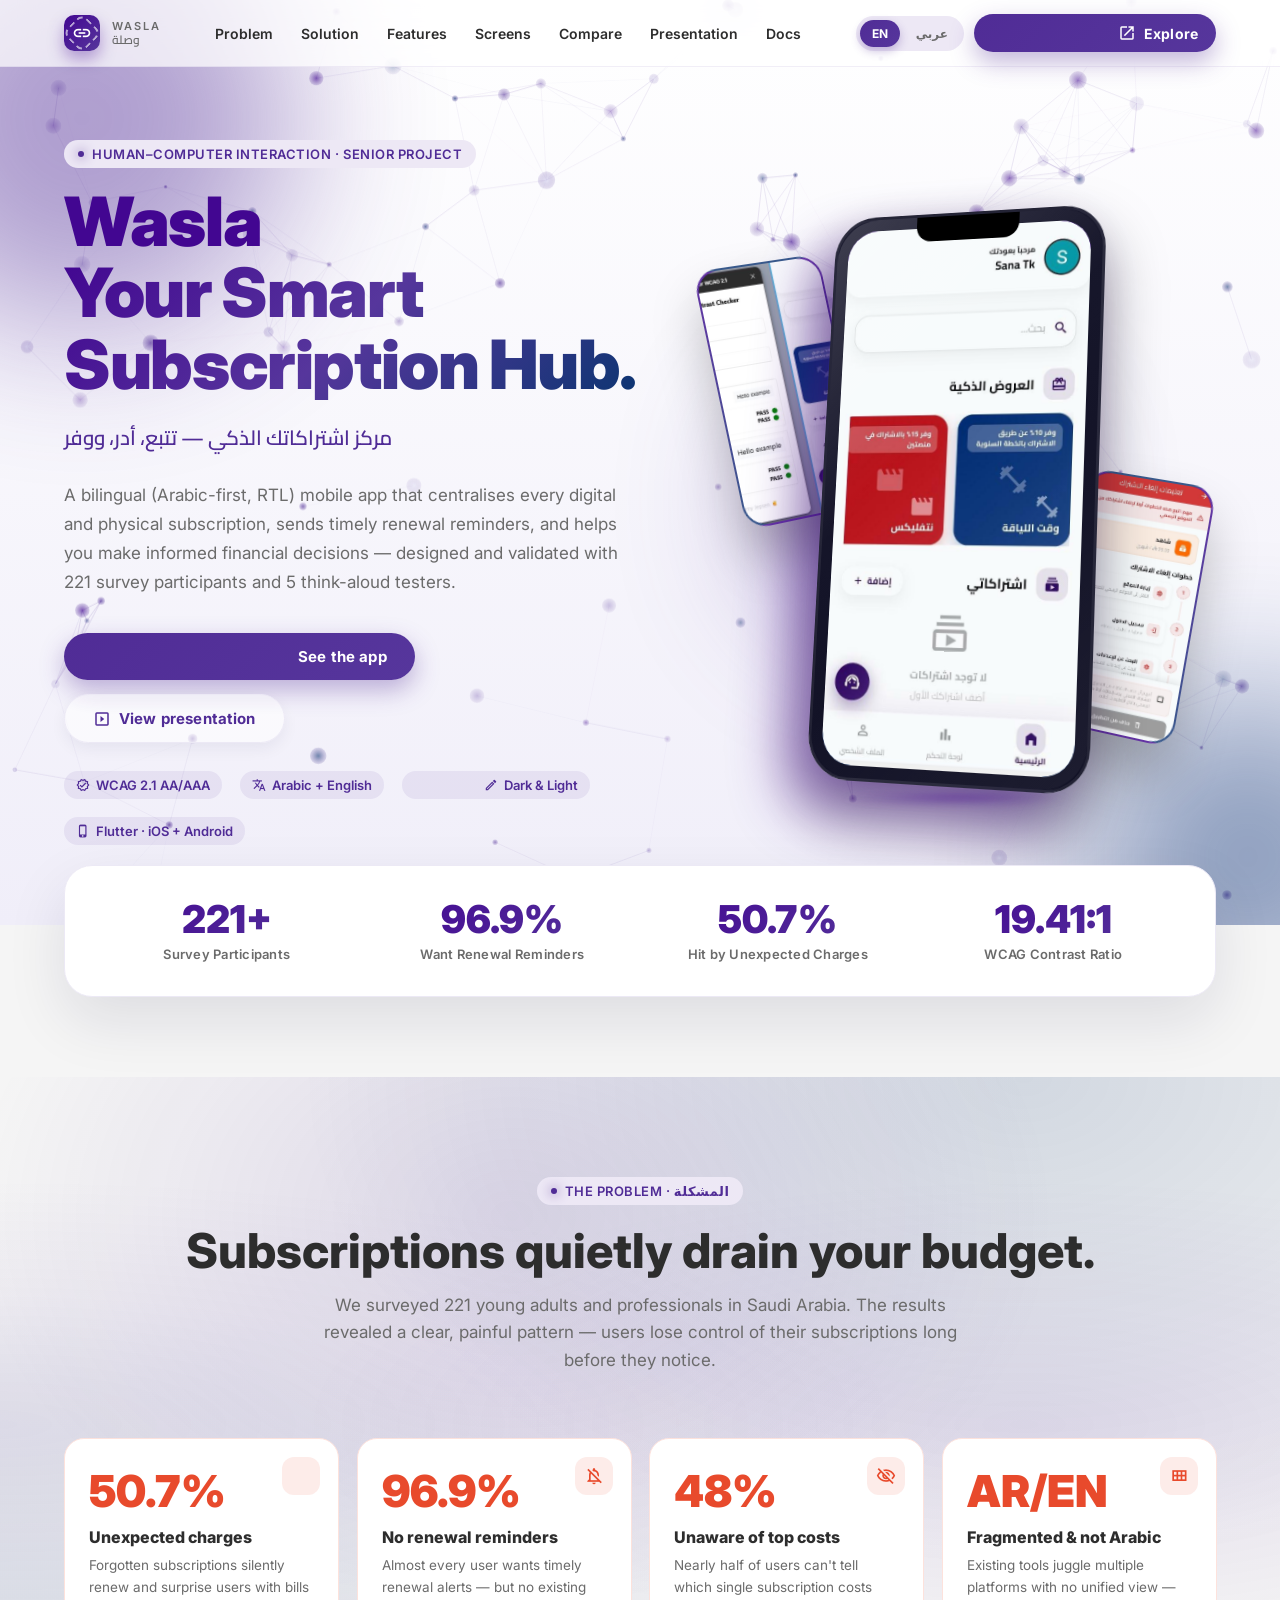
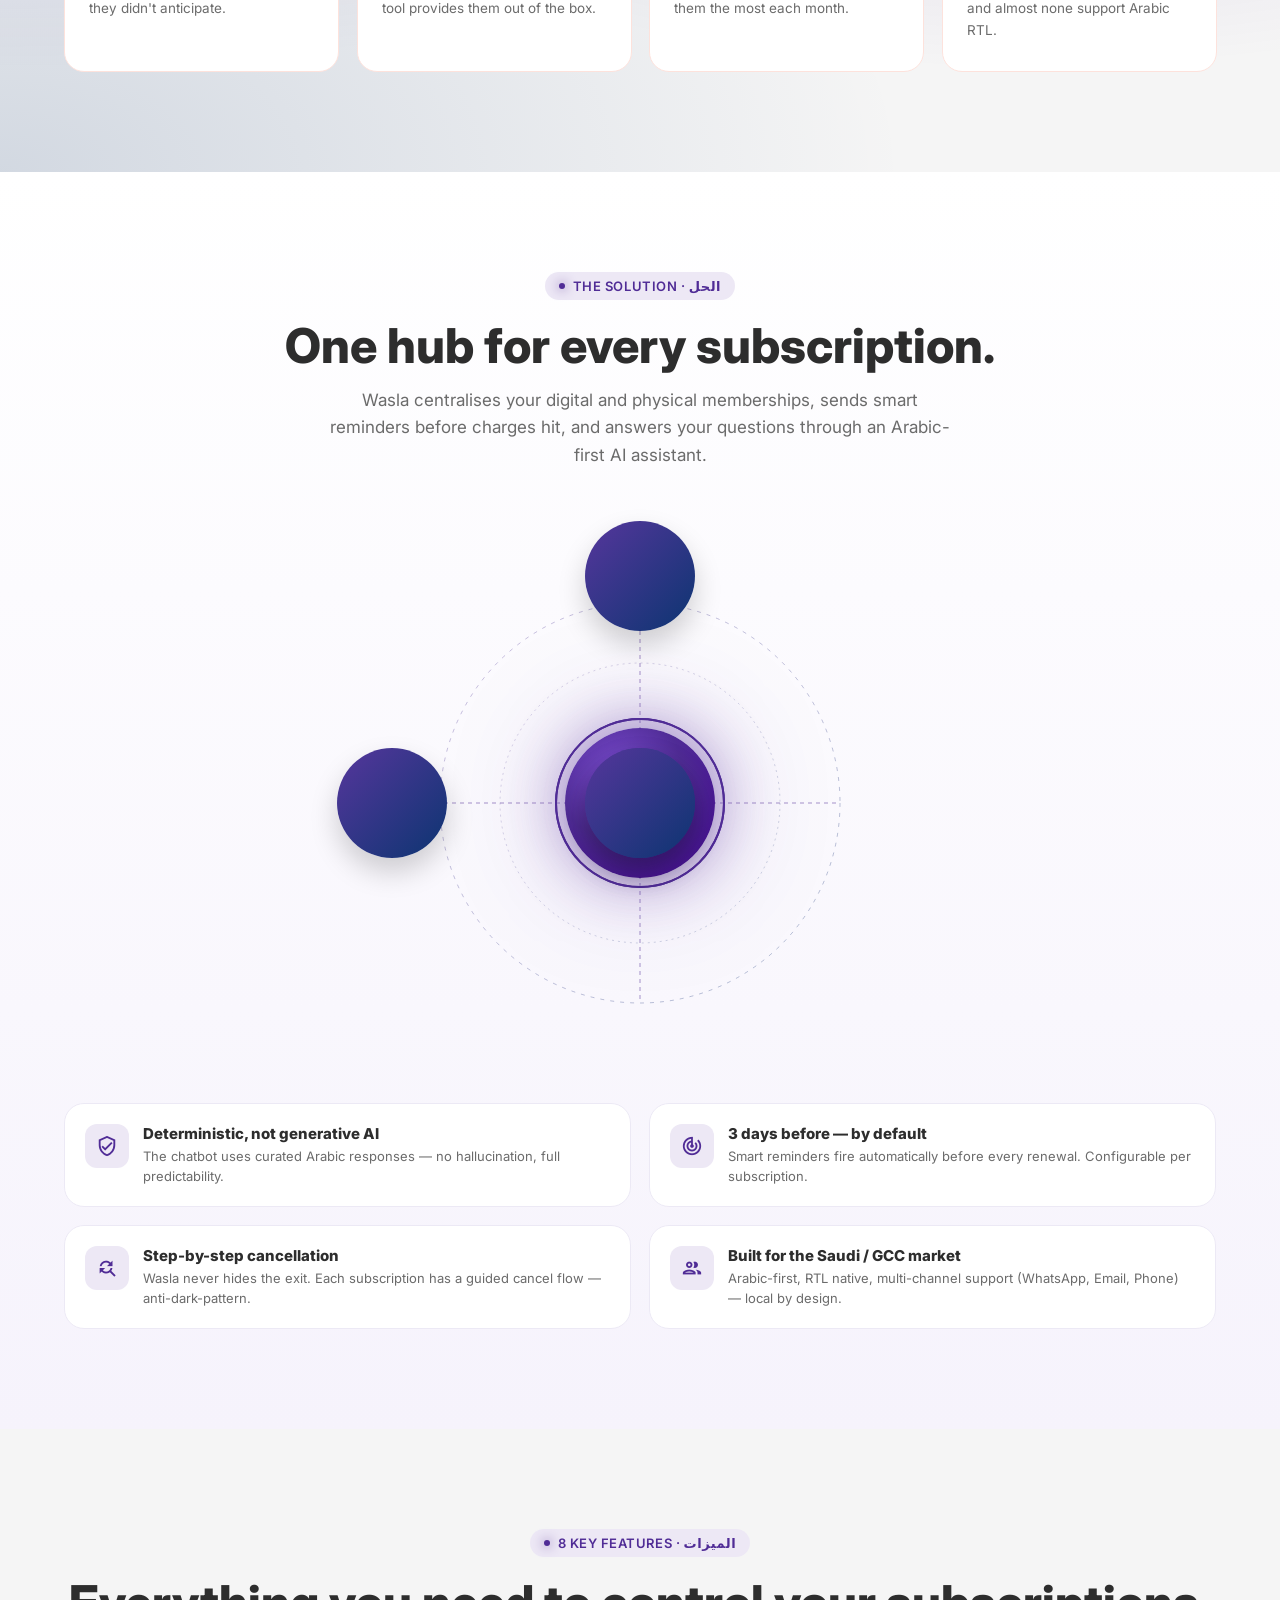
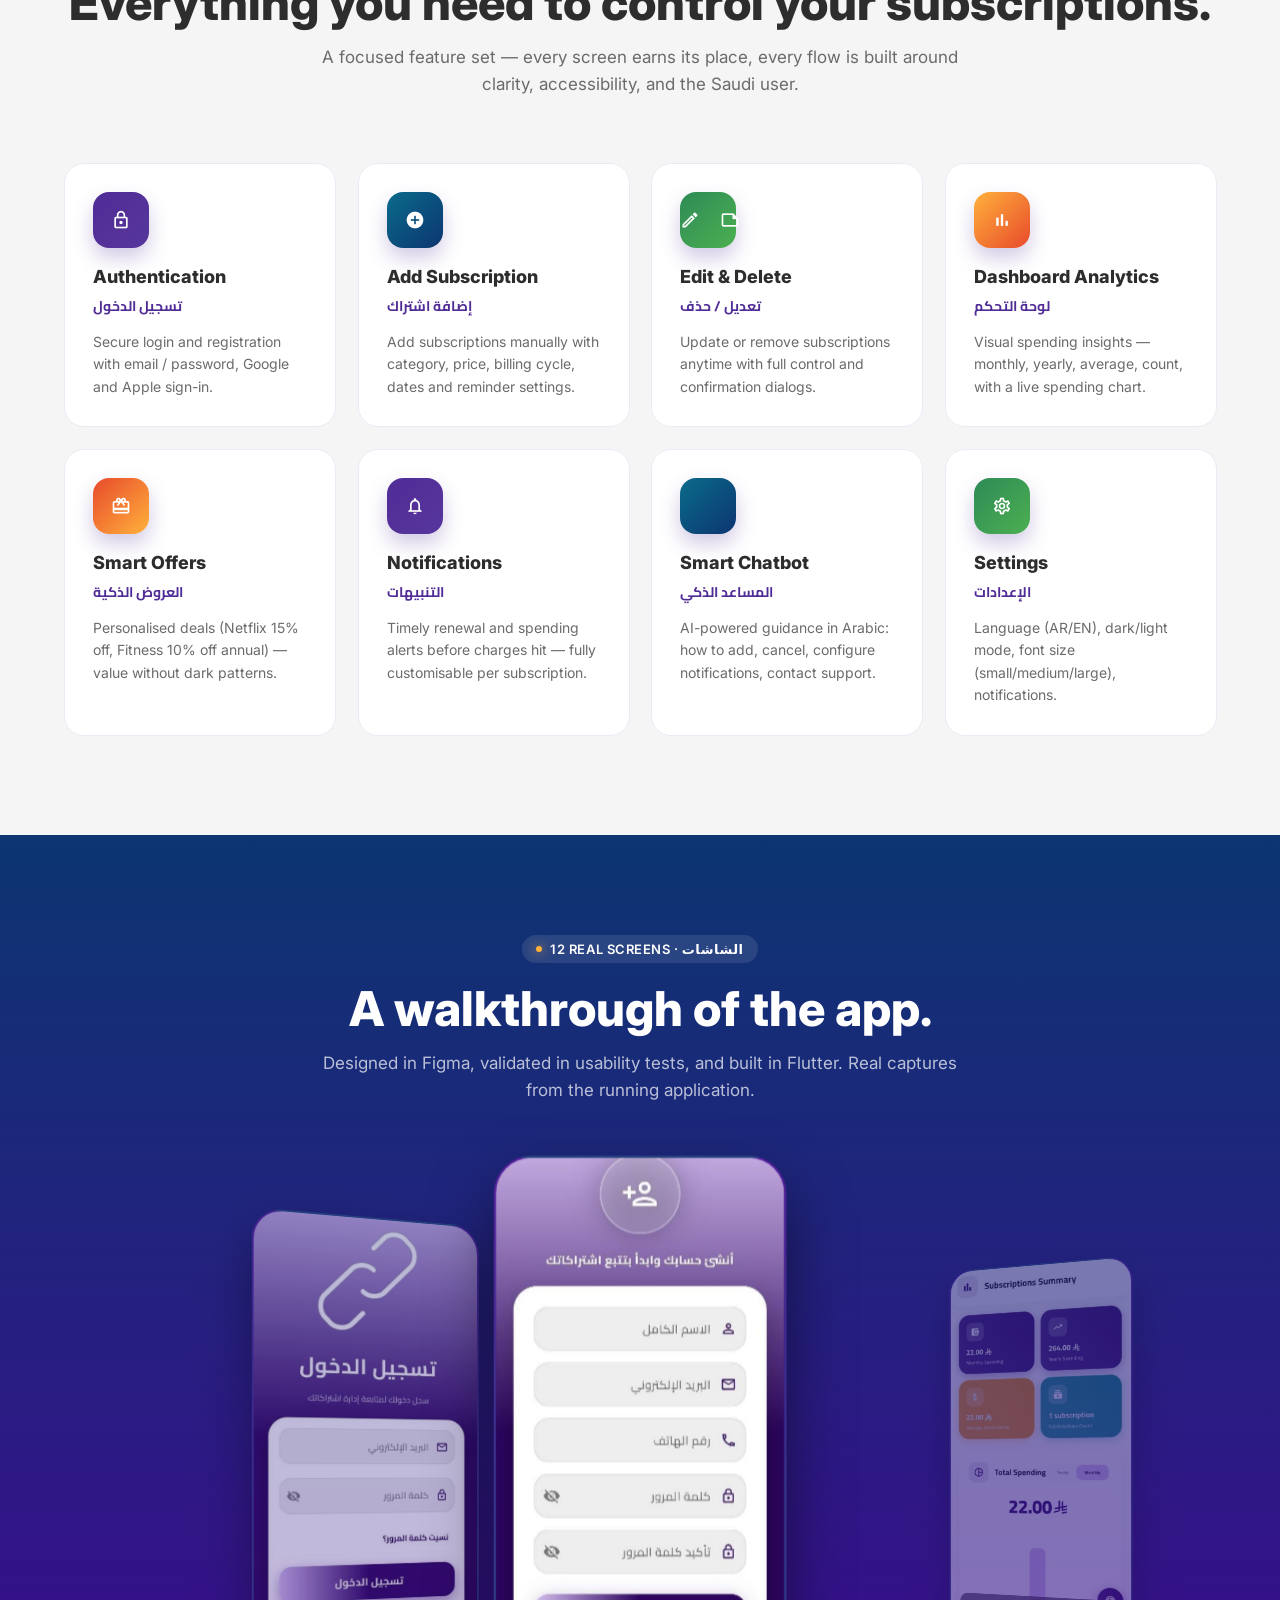
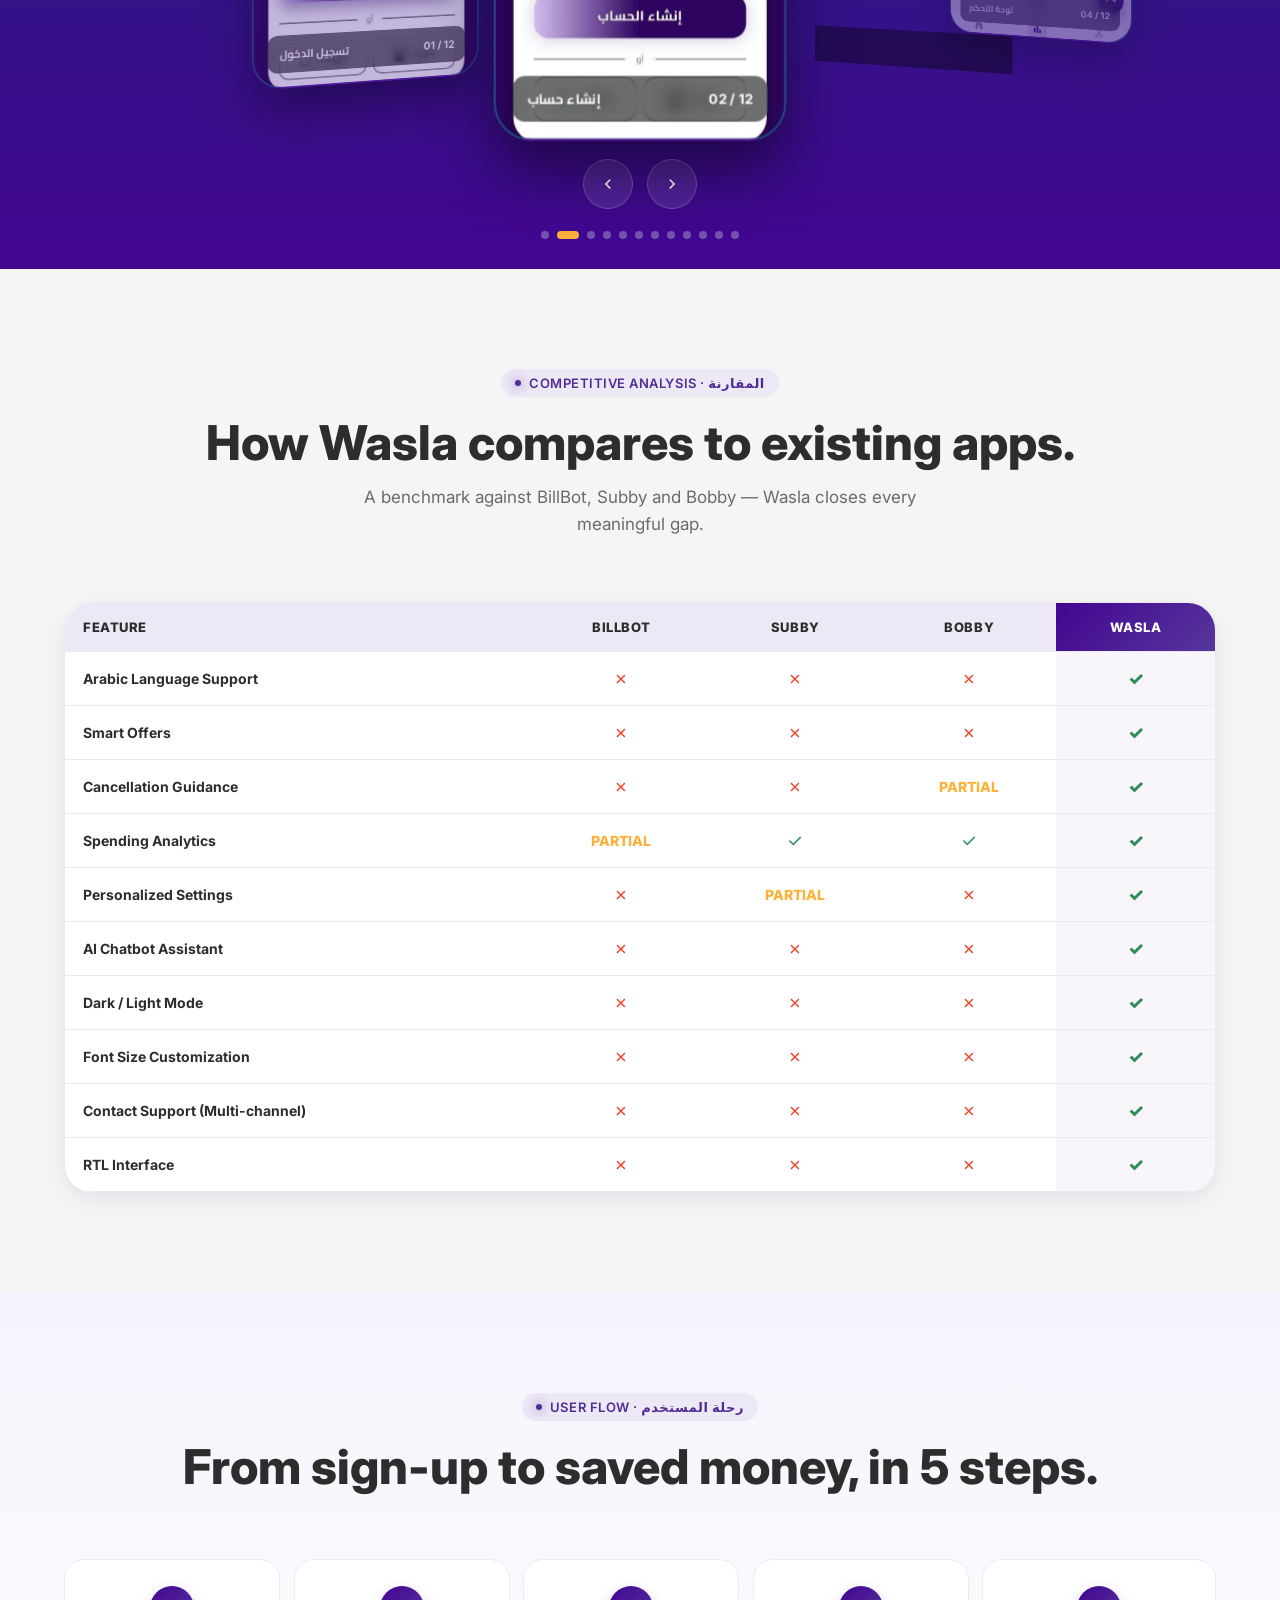
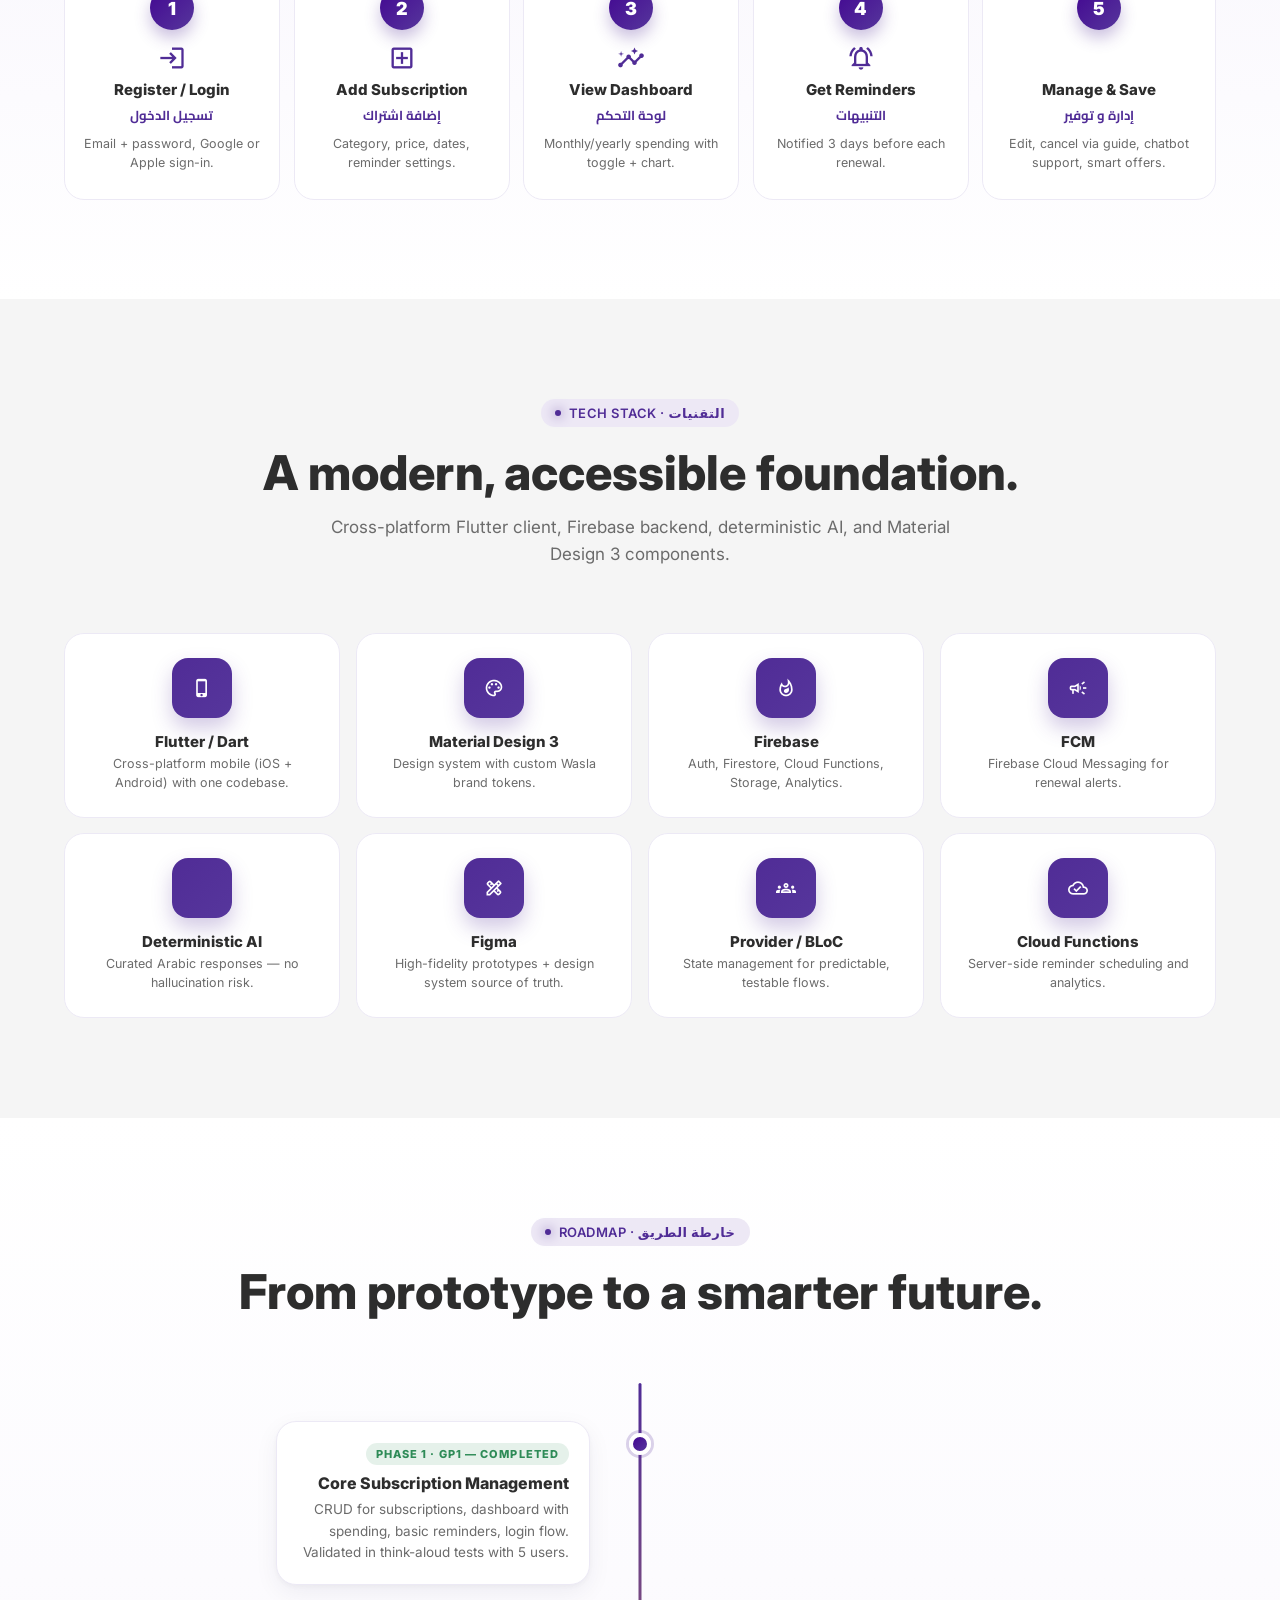
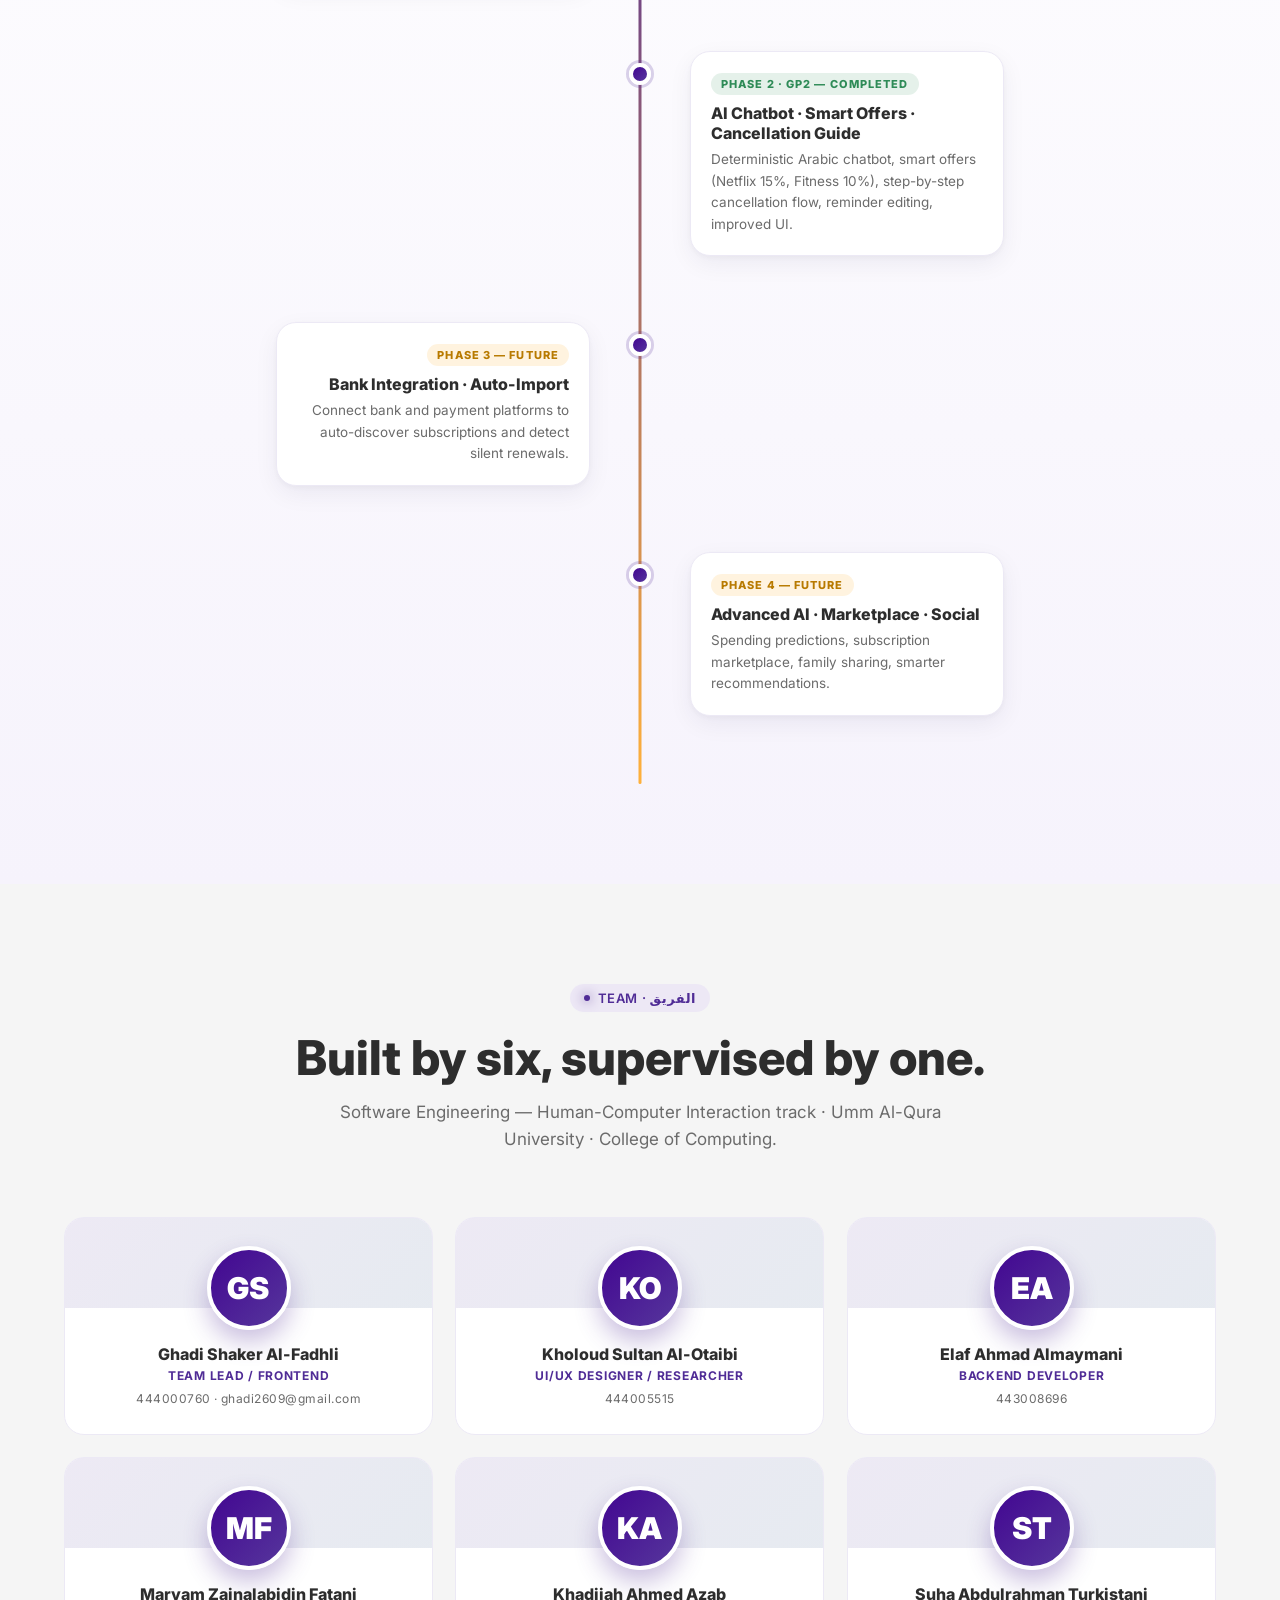
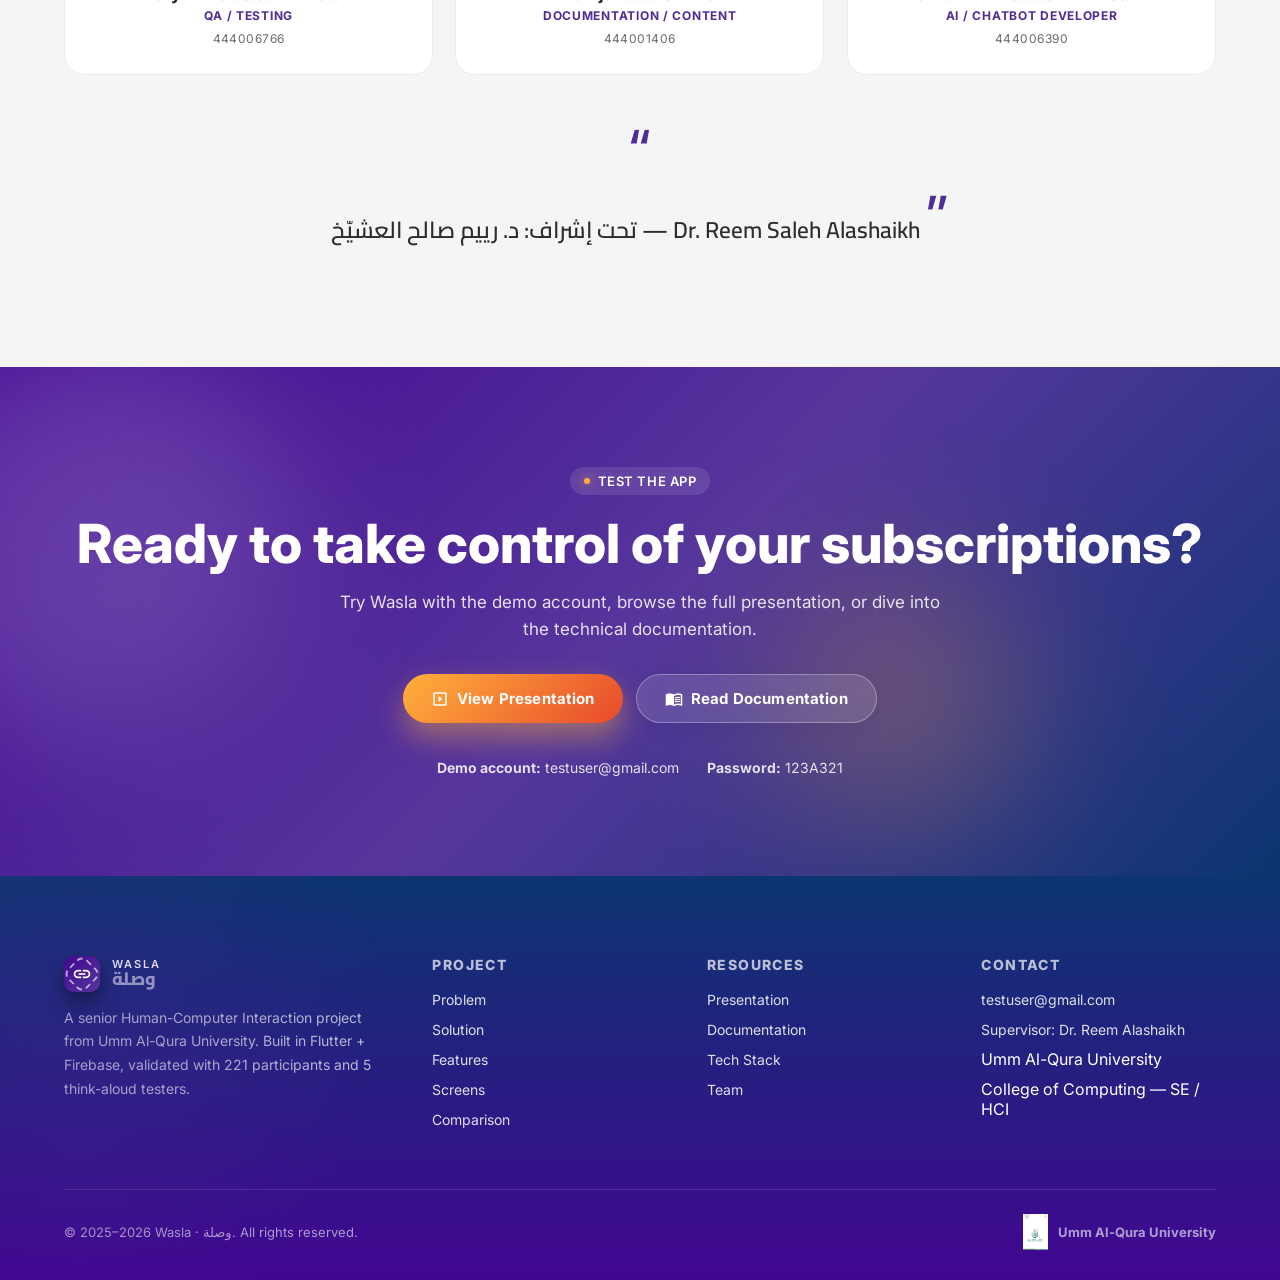
==== index.html @ 4ba8bda4 "first commit: full Wasla project" ====
<!DOCTYPE html>
<html lang="en" dir="ltr">
<head>
  <meta charset="UTF-8" />
  <meta name="viewport" content="width=device-width, initial-scale=1.0" />
  <meta name="theme-color" content="#420691" />
  <meta name="description" content="Wasla — your smart subscription hub. Track, manage and save on every digital and physical subscription. Arabic-first, accessible, WCAG 2.1 AA/AAA verified." />
  <meta name="keywords" content="Wasla, وصلة, subscription manager, Saudi Arabia, Arabic, Flutter, Firebase, WCAG, HCI" />
  <title>Wasla — Smart Subscription Hub | وصلة</title>

  <link rel="icon" type="image/svg+xml" href="data:image/svg+xml;utf8,<svg xmlns='http://www.w3.org/2000/svg' viewBox='0 0 32 32'><rect width='32' height='32' rx='8' fill='%23420691'/><path d='M11 11l10 10M21 11L11 21' stroke='%23ffffff' stroke-width='3' stroke-linecap='round'/></svg>" />

  <link rel="preconnect" href="https://fonts.googleapis.com" />
  <link rel="preconnect" href="https://fonts.gstatic.com" crossorigin />
  <link rel="stylesheet" href="css/style.css" />
</head>
<body>
  <!-- ============== Top Navigation ============== -->
  <nav class="nav">
    <div class="container nav-inner">
      <a class="brand" href="index.html">
        <span class="brand-mark"><span class="material-icons-outlined">link</span></span>
        <span class="brand-text">
          <span class="en">WASLA</span>
          <span class="ar" style="font-family: var(--font-ar); font-size: 12px; color: var(--wasla-text-muted); font-weight: 600; margin-top: 2px;">وصلة</span>
        </span>
      </a>
      <div class="nav-links">
        <a href="#problem">Problem</a>
        <a href="#solution">Solution</a>
        <a href="#features">Features</a>
        <a href="#screens">Screens</a>
        <a href="#benchmark">Compare</a>
        <a href="presentation.html">Presentation</a>
        <a href="docs.html">Docs</a>
      </div>
      <div class="nav-cta">
        <div class="lang-switch" role="tablist" aria-label="Language">
          <button class="active" data-dir="ltr">EN</button>
          <button data-dir="rtl">عربي</button>
        </div>
        <a class="btn btn-magnetic" href="#screens">
          <span class="material-icons-outlined">rocket_launch</span>
          Explore
        </a>
      </div>
    </div>
  </nav>

  <!-- ============== Hero ============== -->
  <header class="hero">
    <div class="hero-gradient"></div>
    <canvas class="hero-canvas" aria-hidden="true"></canvas>
    <div class="bg-orb o1"></div>
    <div class="bg-orb o2"></div>
    <div class="bg-orb o3"></div>

    <div class="container">
      <div class="hero-grid">
        <div class="hero-copy reveal fade-right" data-parallax="0.04">
          <div class="section-eyebrow"><span class="dot"></span>Human–Computer Interaction · Senior Project</div>
          <h1>
            Wasla
            <span class="accent">Your Smart<br/>Subscription Hub.</span>
          </h1>
          <div class="hero-tagline">مركز اشتراكاتك الذكي — تتبع، أدر، ووفر</div>
          <p class="hero-lead">
            A bilingual (Arabic-first, RTL) mobile app that centralises every digital and physical
            subscription, sends timely renewal reminders, and helps you make informed financial
            decisions — designed and validated with 221 survey participants and 5 think-aloud testers.
          </p>
          <div class="hero-ctas">
            <a class="btn btn-glow btn-magnetic" href="#screens">
              <span class="material-icons-outlined">play_circle</span>
              See the app
            </a>
            <a class="btn btn-ghost btn-magnetic" href="presentation.html">
              <span class="material-icons-outlined">slideshow</span>
              View presentation
            </a>
          </div>
          <div class="hero-meta">
            <span class="chip"><i class="material-icons-outlined">verified</i> WCAG 2.1 AA/AAA</span>
            <span class="chip"><i class="material-icons-outlined">translate</i> Arabic + English</span>
            <span class="chip"><i class="material-icons-outlined">dark_mode</i> Dark &amp; Light</span>
            <span class="chip"><i class="material-icons-outlined">phone_iphone</i> Flutter · iOS + Android</span>
          </div>
        </div>

        <div class="hero-copy phone-3d-container reveal fade-left" data-parallax="0.08">
          <div class="mini-phone mini-phone-1">
            <img src="assets/screens/11-offers.jpeg" alt="Smart offers card" loading="lazy" />
          </div>
          <div class="mini-phone mini-phone-2">
            <img src="assets/screens/07-cancellation.jpeg" alt="Cancellation guide" loading="lazy" />
          </div>
          <div class="phone-3d" data-parallax="0.02">
            <div class="phone-notch"></div>
            <div class="phone-screen">
              <img src="assets/screens/03-home.jpeg" alt="Wasla home screen" />
            </div>
          </div>
          <div class="phone-shadow"></div>
        </div>
      </div>
    </div>
  </header>

  <!-- ============== Stats strip ============== -->
  <section style="padding: 0 0 80px; position: relative; z-index: 3;">
    <div class="container">
      <div class="stats-strip reveal fade-up">
        <div class="stat-item">
          <span class="stat-value"><span data-target="221" data-duration="2000">0</span>+</span>
          <span class="stat-label">Survey Participants</span>
        </div>
        <div class="stat-item">
          <span class="stat-value"><span data-target="96.9" data-decimals="1" data-duration="2200">0</span>%</span>
          <span class="stat-label">Want Renewal Reminders</span>
        </div>
        <div class="stat-item">
          <span class="stat-value"><span data-target="50.7" data-decimals="1" data-duration="2200">0</span>%</span>
          <span class="stat-label">Hit by Unexpected Charges</span>
        </div>
        <div class="stat-item">
          <span class="stat-value"><span data-target="19.41" data-decimals="2" data-duration="2400">0</span>:1</span>
          <span class="stat-label">WCAG Contrast Ratio</span>
        </div>
      </div>
    </div>
  </section>

  <!-- ============== Problem ============== -->
  <section id="problem">
    <div class="bg-mesh"></div>
    <div class="container">
      <div class="section-header reveal fade-up">
        <div class="section-eyebrow"><span class="dot"></span>The Problem · المشكلة</div>
        <h2 class="section-title">Subscriptions quietly drain your budget.</h2>
        <p class="section-subtitle">
          We surveyed 221 young adults and professionals in Saudi Arabia. The results
          revealed a clear, painful pattern — users lose control of their subscriptions
          long before they notice.
        </p>
      </div>

      <div class="problem-grid">
        <div class="problem-card reveal fade-up">
          <div class="problem-icon"><span class="material-icons-outlined">bolt</span></div>
          <div class="problem-pct"><span data-target="50.7" data-decimals="1">0</span>%</div>
          <h4 class="problem-title">Unexpected charges</h4>
          <p class="problem-desc">Forgotten subscriptions silently renew and surprise users with bills they didn't anticipate.</p>
        </div>
        <div class="problem-card reveal fade-up" style="transition-delay: 0.1s;">
          <div class="problem-icon"><span class="material-icons-outlined">notifications_off</span></div>
          <div class="problem-pct"><span data-target="96.9" data-decimals="1">0</span>%</div>
          <h4 class="problem-title">No renewal reminders</h4>
          <p class="problem-desc">Almost every user wants timely renewal alerts — but no existing tool provides them out of the box.</p>
        </div>
        <div class="problem-card reveal fade-up" style="transition-delay: 0.2s;">
          <div class="problem-icon"><span class="material-icons-outlined">visibility_off</span></div>
          <div class="problem-pct"><span data-target="48" data-decimals="0">0</span>%</div>
          <h4 class="problem-title">Unaware of top costs</h4>
          <p class="problem-desc">Nearly half of users can't tell which single subscription costs them the most each month.</p>
        </div>
        <div class="problem-card reveal fade-up" style="transition-delay: 0.3s;">
          <div class="problem-icon"><span class="material-icons-outlined">view_module</span></div>
          <div class="problem-pct">AR/EN</div>
          <h4 class="problem-title">Fragmented &amp; not Arabic</h4>
          <p class="problem-desc">Existing tools juggle multiple platforms with no unified view — and almost none support Arabic RTL.</p>
        </div>
      </div>
    </div>
  </section>

  <!-- ============== Solution ============== -->
  <section id="solution" class="solution">
    <div class="container">
      <div class="section-header reveal fade-up">
        <div class="section-eyebrow"><span class="dot"></span>The Solution · الحل</div>
        <h2 class="section-title">One hub for every subscription.</h2>
        <p class="section-subtitle">
          Wasla centralises your digital and physical memberships, sends smart reminders
          before charges hit, and answers your questions through an Arabic-first AI assistant.
        </p>
      </div>

      <div class="orbit-wrap">
        <div class="orbit-hub" data-parallax="0.03">
          <svg class="orbit-svg" viewBox="0 0 540 540" preserveAspectRatio="xMidYMid meet" aria-hidden="true">
            <defs>
              <linearGradient id="orbit-grad" x1="0" y1="0" x2="1" y2="1">
                <stop offset="0%" stop-color="#502c96" stop-opacity="0.5"/>
                <stop offset="100%" stop-color="#0C3571" stop-opacity="0.5"/>
              </linearGradient>
            </defs>
            <circle cx="270" cy="270" r="200" fill="none" stroke="url(#orbit-grad)" stroke-width="1" stroke-dasharray="4 6" opacity="0.6"/>
            <circle cx="270" cy="270" r="140" fill="none" stroke="url(#orbit-grad)" stroke-width="1" stroke-dasharray="2 4" opacity="0.4"/>
            <line x1="270" y1="270" x2="270" y2="70"  stroke="#502c96" stroke-width="1" stroke-dasharray="4 4" opacity="0.5"/>
            <line x1="270" y1="270" x2="470" y2="270" stroke="#502c96" stroke-width="1" stroke-dasharray="4 4" opacity="0.5"/>
            <line x1="270" y1="270" x2="270" y2="470" stroke="#502c96" stroke-width="1" stroke-dasharray="4 4" opacity="0.5"/>
            <line x1="270" y1="270" x2="70"  y2="270" stroke="#502c96" stroke-width="1" stroke-dasharray="4 4" opacity="0.5"/>
          </svg>

          <div class="orbit-center pulse-ring">
            <div>
              <div class="ar">وصلة</div>
              <div class="en">WASLA</div>
            </div>
          </div>

          <div class="orbit-node n1 float-3d">
            <div>
              <div class="icon material-icons-outlined">notifications_active</div>
              <div class="ar">التنبيهات</div>
            </div>
          </div>
          <div class="orbit-node n2 float-3d delay-1">
            <div>
              <div class="icon material-icons-outlined">smart_toy</div>
              <div class="ar">المساعد الذكي</div>
            </div>
          </div>
          <div class="orbit-node n3 float-3d delay-2">
            <div>
              <div class="icon material-icons-outlined">insights</div>
              <div class="ar">لوحة التحكم</div>
            </div>
          </div>
          <div class="orbit-node n4 float-3d delay-3">
            <div>
              <div class="icon material-icons-outlined">add_box</div>
              <div class="ar">إدارة الاشتراكات</div>
            </div>
          </div>
        </div>
      </div>

      <div class="solution-side">
        <div class="mini-card reveal fade-up">
          <div class="ic material-icons-outlined">verified_user</div>
          <div>
            <h4>Deterministic, not generative AI</h4>
            <p>The chatbot uses curated Arabic responses — no hallucination, full predictability.</p>
          </div>
        </div>
        <div class="mini-card reveal fade-up" style="transition-delay:0.08s;">
          <div class="ic material-icons-outlined">track_changes</div>
          <div>
            <h4>3 days before — by default</h4>
            <p>Smart reminders fire automatically before every renewal. Configurable per subscription.</p>
          </div>
        </div>
        <div class="mini-card reveal fade-up" style="transition-delay:0.16s;">
          <div class="ic material-icons-outlined">find_replace</div>
          <div>
            <h4>Step-by-step cancellation</h4>
            <p>Wasla never hides the exit. Each subscription has a guided cancel flow — anti-dark-pattern.</p>
          </div>
        </div>
        <div class="mini-card reveal fade-up" style="transition-delay:0.24s;">
          <div class="ic material-icons-outlined">group</div>
          <div>
            <h4>Built for the Saudi / GCC market</h4>
            <p>Arabic-first, RTL native, multi-channel support (WhatsApp, Email, Phone) — local by design.</p>
          </div>
        </div>
      </div>
    </div>
  </section>

  <!-- ============== Features ============== -->
  <section id="features">
    <div class="container">
      <div class="section-header reveal fade-up">
        <div class="section-eyebrow"><span class="dot"></span>8 Key Features · الميزات</div>
        <h2 class="section-title">Everything you need to control your subscriptions.</h2>
        <p class="section-subtitle">
          A focused feature set — every screen earns its place, every flow is built around
          clarity, accessibility, and the Saudi user.
        </p>
      </div>

      <div class="features-grid">
        <div class="feature-card card-3d reveal fade-up">
          <div class="feature-icon material-icons-outlined">lock</div>
          <h3>Authentication</h3>
          <div class="ar-name">تسجيل الدخول</div>
          <p>Secure login and registration with email / password, Google and Apple sign-in.</p>
        </div>
        <div class="feature-card card-3d feature-blue reveal fade-up" style="transition-delay:.05s;">
          <div class="feature-icon material-icons-outlined">add_circle</div>
          <h3>Add Subscription</h3>
          <div class="ar-name">إضافة اشتراك</div>
          <p>Add subscriptions manually with category, price, billing cycle, dates and reminder settings.</p>
        </div>
        <div class="feature-card card-3d feature-green reveal fade-up" style="transition-delay:.1s;">
          <div class="feature-icon material-icons-outlined">edit_note</div>
          <h3>Edit &amp; Delete</h3>
          <div class="ar-name">تعديل / حذف</div>
          <p>Update or remove subscriptions anytime with full control and confirmation dialogs.</p>
        </div>
        <div class="feature-card card-3d feature-gold reveal fade-up" style="transition-delay:.15s;">
          <div class="feature-icon material-icons-outlined">bar_chart</div>
          <h3>Dashboard Analytics</h3>
          <div class="ar-name">لوحة التحكم</div>
          <p>Visual spending insights — monthly, yearly, average, count, with a live spending chart.</p>
        </div>
        <div class="feature-card card-3d feature-orange reveal fade-up" style="transition-delay:.2s;">
          <div class="feature-icon material-icons-outlined">card_giftcard</div>
          <h3>Smart Offers</h3>
          <div class="ar-name">العروض الذكية</div>
          <p>Personalised deals (Netflix 15% off, Fitness 10% off annual) — value without dark patterns.</p>
        </div>
        <div class="feature-card card-3d reveal fade-up" style="transition-delay:.25s;">
          <div class="feature-icon material-icons-outlined">notifications</div>
          <h3>Notifications</h3>
          <div class="ar-name">التنبيهات</div>
          <p>Timely renewal and spending alerts before charges hit — fully customisable per subscription.</p>
        </div>
        <div class="feature-card card-3d feature-blue reveal fade-up" style="transition-delay:.3s;">
          <div class="feature-icon material-icons-outlined">smart_toy</div>
          <h3>Smart Chatbot</h3>
          <div class="ar-name">المساعد الذكي</div>
          <p>AI-powered guidance in Arabic: how to add, cancel, configure notifications, contact support.</p>
        </div>
        <div class="feature-card card-3d feature-green reveal fade-up" style="transition-delay:.35s;">
          <div class="feature-icon material-icons-outlined">settings</div>
          <h3>Settings</h3>
          <div class="ar-name">الإعدادات</div>
          <p>Language (AR/EN), dark/light mode, font size (small/medium/large), notifications.</p>
        </div>
      </div>
    </div>
  </section>

  <!-- ============== Screens showcase ============== -->
  <section id="screens" class="screens-section">
    <div class="container">
      <div class="section-header reveal fade-up">
        <div class="section-eyebrow"><span class="dot"></span>12 Real Screens · الشاشات</div>
        <h2 class="section-title">A walkthrough of the app.</h2>
        <p class="section-subtitle">Designed in Figma, validated in usability tests, and built in Flutter. Real captures from the running application.</p>
      </div>

      <div class="carousel-3d" data-autoplay="true" data-delay="4000">
        <div class="carousel-stage">
          <div class="carousel-item" data-screen="login">
            <img src="assets/screens/01-login.jpeg" alt="Login screen" loading="lazy" />
            <div class="label"><span class="ar">تسجيل الدخول</span><span>01 / 12</span></div>
          </div>
          <div class="carousel-item" data-screen="signup">
            <img src="assets/screens/02-signup.jpeg" alt="Sign up screen" loading="lazy" />
            <div class="label"><span class="ar">إنشاء حساب</span><span>02 / 12</span></div>
          </div>
          <div class="carousel-item" data-screen="home">
            <img src="assets/screens/03-home.jpeg" alt="Home screen" loading="lazy" />
            <div class="label"><span class="ar">الرئيسية</span><span>03 / 12</span></div>
          </div>
          <div class="carousel-item" data-screen="dashboard">
            <img src="assets/screens/04-dashboard.jpeg" alt="Dashboard" loading="lazy" />
            <div class="label"><span class="ar">لوحة التحكم</span><span>04 / 12</span></div>
          </div>
          <div class="carousel-item" data-screen="add">
            <img src="assets/screens/05-add-subscription.jpeg" alt="Add subscription" loading="lazy" />
            <div class="label"><span class="ar">إضافة اشتراك</span><span>05 / 12</span></div>
          </div>
          <div class="carousel-item" data-screen="details">
            <img src="assets/screens/06-details.jpeg" alt="Subscription details" loading="lazy" />
            <div class="label"><span class="ar">معلومات الاشتراك</span><span>06 / 12</span></div>
          </div>
          <div class="carousel-item" data-screen="cancel">
            <img src="assets/screens/07-cancellation.jpeg" alt="Cancellation guide" loading="lazy" />
            <div class="label"><span class="ar">تعليمات الإلغاء</span><span>07 / 12</span></div>
          </div>
          <div class="carousel-item" data-screen="chatbot">
            <img src="assets/screens/08-chatbot.jpeg" alt="AI chatbot" loading="lazy" />
            <div class="label"><span class="ar">المساعد الذكي</span><span>08 / 12</span></div>
          </div>
          <div class="carousel-item" data-screen="profile">
            <img src="assets/screens/09-profile.jpeg" alt="Profile and settings" loading="lazy" />
            <div class="label"><span class="ar">الملف الشخصي</span><span>09 / 12</span></div>
          </div>
          <div class="carousel-item" data-screen="offers">
            <img src="assets/screens/11-offers.jpeg" alt="Smart offers" loading="lazy" />
            <div class="label"><span class="ar">العروض الذكية</span><span>10 / 12</span></div>
          </div>
          <div class="carousel-item" data-screen="accessibility">
            <img src="assets/screens/12-accessibility.jpeg" alt="Accessibility verification" loading="lazy" />
            <div class="label"><span class="ar">إمكانية الوصول</span><span>11 / 12</span></div>
          </div>
          <div class="carousel-item" data-screen="home-en">
            <img src="assets/screens/03b-home-en.jpeg" alt="English home (LTR)" loading="lazy" />
            <div class="label"><span>English (LTR)</span><span>12 / 12</span></div>
          </div>
        </div>

        <div class="carousel-controls">
          <button data-carousel-prev aria-label="Previous screen"><span class="material-icons-outlined">chevron_left</span></button>
          <button data-carousel-next aria-label="Next screen"><span class="material-icons-outlined">chevron_right</span></button>
        </div>

        <div class="carousel-dots">
          <span class="dot"></span><span class="dot"></span><span class="dot"></span><span class="dot"></span>
          <span class="dot"></span><span class="dot"></span><span class="dot"></span><span class="dot"></span>
          <span class="dot"></span><span class="dot"></span><span class="dot"></span><span class="dot"></span>
        </div>
      </div>
    </div>
  </section>

  <!-- ============== Benchmark ============== -->
  <section id="benchmark">
    <div class="container">
      <div class="section-header reveal fade-up">
        <div class="section-eyebrow"><span class="dot"></span>Competitive Analysis · المقارنة</div>
        <h2 class="section-title">How Wasla compares to existing apps.</h2>
        <p class="section-subtitle">A benchmark against BillBot, Subby and Bobby — Wasla closes every meaningful gap.</p>
      </div>

      <div class="compare reveal fade-up">
        <table>
          <thead>
            <tr>
              <th style="text-align:left;">Feature</th>
              <th>BillBot</th>
              <th>Subby</th>
              <th>Bobby</th>
              <th class="wasla-col">Wasla</th>
            </tr>
          </thead>
          <tbody>
            <tr><td>Arabic Language Support</td><td><span class="cross">✗</span></td><td><span class="cross">✗</span></td><td><span class="cross">✗</span></td><td class="wasla-col"><span class="check">✓</span></td></tr>
            <tr><td>Smart Offers</td><td><span class="cross">✗</span></td><td><span class="cross">✗</span></td><td><span class="cross">✗</span></td><td class="wasla-col"><span class="check">✓</span></td></tr>
            <tr><td>Cancellation Guidance</td><td><span class="cross">✗</span></td><td><span class="cross">✗</span></td><td><span class="partial">PARTIAL</span></td><td class="wasla-col"><span class="check">✓</span></td></tr>
            <tr><td>Spending Analytics</td><td><span class="partial">PARTIAL</span></td><td><span class="check">✓</span></td><td><span class="check">✓</span></td><td class="wasla-col"><span class="check">✓</span></td></tr>
            <tr><td>Personalized Settings</td><td><span class="cross">✗</span></td><td><span class="partial">PARTIAL</span></td><td><span class="cross">✗</span></td><td class="wasla-col"><span class="check">✓</span></td></tr>
            <tr><td>AI Chatbot Assistant</td><td><span class="cross">✗</span></td><td><span class="cross">✗</span></td><td><span class="cross">✗</span></td><td class="wasla-col"><span class="check">✓</span></td></tr>
            <tr><td>Dark / Light Mode</td><td><span class="cross">✗</span></td><td><span class="cross">✗</span></td><td><span class="cross">✗</span></td><td class="wasla-col"><span class="check">✓</span></td></tr>
            <tr><td>Font Size Customization</td><td><span class="cross">✗</span></td><td><span class="cross">✗</span></td><td><span class="cross">✗</span></td><td class="wasla-col"><span class="check">✓</span></td></tr>
            <tr><td>Contact Support (Multi-channel)</td><td><span class="cross">✗</span></td><td><span class="cross">✗</span></td><td><span class="cross">✗</span></td><td class="wasla-col"><span class="check">✓</span></td></tr>
            <tr><td>RTL Interface</td><td><span class="cross">✗</span></td><td><span class="cross">✗</span></td><td><span class="cross">✗</span></td><td class="wasla-col"><span class="check">✓</span></td></tr>
          </tbody>
        </table>
      </div>
    </div>
  </section>

  <!-- ============== User flow ============== -->
  <section style="background: linear-gradient(180deg, #f6f3fc 0%, #ffffff 100%);">
    <div class="container">
      <div class="section-header reveal fade-up">
        <div class="section-eyebrow"><span class="dot"></span>User Flow · رحلة المستخدم</div>
        <h2 class="section-title">From sign-up to saved money, in 5 steps.</h2>
      </div>

      <div class="flow">
        <div class="flow-step reveal fade-up">
          <div class="num">1</div>
          <div class="ic material-icons-outlined">login</div>
          <h4>Register / Login</h4>
          <div class="ar">تسجيل الدخول</div>
          <p>Email + password, Google or Apple sign-in.</p>
        </div>
        <div class="flow-step reveal fade-up" style="transition-delay:.08s;">
          <div class="num">2</div>
          <div class="ic material-icons-outlined">add_box</div>
          <h4>Add Subscription</h4>
          <div class="ar">إضافة اشتراك</div>
          <p>Category, price, dates, reminder settings.</p>
        </div>
        <div class="flow-step reveal fade-up" style="transition-delay:.16s;">
          <div class="num">3</div>
          <div class="ic material-icons-outlined">insights</div>
          <h4>View Dashboard</h4>
          <div class="ar">لوحة التحكم</div>
          <p>Monthly/yearly spending with toggle + chart.</p>
        </div>
        <div class="flow-step reveal fade-up" style="transition-delay:.24s;">
          <div class="num">4</div>
          <div class="ic material-icons-outlined">notifications_active</div>
          <h4>Get Reminders</h4>
          <div class="ar">التنبيهات</div>
          <p>Notified 3 days before each renewal.</p>
        </div>
        <div class="flow-step reveal fade-up" style="transition-delay:.32s;">
          <div class="num">5</div>
          <div class="ic material-icons-outlined">savings</div>
          <h4>Manage &amp; Save</h4>
          <div class="ar">إدارة و توفير</div>
          <p>Edit, cancel via guide, chatbot support, smart offers.</p>
        </div>
      </div>
    </div>
  </section>

  <!-- ============== Tech stack ============== -->
  <section id="tech">
    <div class="container">
      <div class="section-header reveal fade-up">
        <div class="section-eyebrow"><span class="dot"></span>Tech Stack · التقنيات</div>
        <h2 class="section-title">A modern, accessible foundation.</h2>
        <p class="section-subtitle">Cross-platform Flutter client, Firebase backend, deterministic AI, and Material Design 3 components.</p>
      </div>

      <div class="tech-grid">
        <div class="tech-card card-3d reveal fade-up">
          <div class="tech-icon material-icons-outlined">phone_iphone</div>
          <h4>Flutter / Dart</h4>
          <p>Cross-platform mobile (iOS + Android) with one codebase.</p>
        </div>
        <div class="tech-card card-3d reveal fade-up" style="transition-delay:.05s;">
          <div class="tech-icon material-icons-outlined">palette</div>
          <h4>Material Design 3</h4>
          <p>Design system with custom Wasla brand tokens.</p>
        </div>
        <div class="tech-card card-3d reveal fade-up" style="transition-delay:.1s;">
          <div class="tech-icon material-icons-outlined">whatshot</div>
          <h4>Firebase</h4>
          <p>Auth, Firestore, Cloud Functions, Storage, Analytics.</p>
        </div>
        <div class="tech-card card-3d reveal fade-up" style="transition-delay:.15s;">
          <div class="tech-icon material-icons-outlined">campaign</div>
          <h4>FCM</h4>
          <p>Firebase Cloud Messaging for renewal alerts.</p>
        </div>
        <div class="tech-card card-3d reveal fade-up" style="transition-delay:.2s;">
          <div class="tech-icon material-icons-outlined">smart_toy</div>
          <h4>Deterministic AI</h4>
          <p>Curated Arabic responses — no hallucination risk.</p>
        </div>
        <div class="tech-card card-3d reveal fade-up" style="transition-delay:.25s;">
          <div class="tech-icon material-icons-outlined">design_services</div>
          <h4>Figma</h4>
          <p>High-fidelity prototypes + design system source of truth.</p>
        </div>
        <div class="tech-card card-3d reveal fade-up" style="transition-delay:.3s;">
          <div class="tech-icon material-icons-outlined">groups</div>
          <h4>Provider / BLoC</h4>
          <p>State management for predictable, testable flows.</p>
        </div>
        <div class="tech-card card-3d reveal fade-up" style="transition-delay:.35s;">
          <div class="tech-icon material-icons-outlined">cloud_done</div>
          <h4>Cloud Functions</h4>
          <p>Server-side reminder scheduling and analytics.</p>
        </div>
      </div>
    </div>
  </section>

  <!-- ============== Timeline ============== -->
  <section style="background: linear-gradient(180deg, #ffffff 0%, #f6f3fc 100%);">
    <div class="container">
      <div class="section-header reveal fade-up">
        <div class="section-eyebrow"><span class="dot"></span>Roadmap · خارطة الطريق</div>
        <h2 class="section-title">From prototype to a smarter future.</h2>
      </div>

      <div class="timeline">
        <div class="tl-item left reveal fade-left">
          <div class="dot"></div>
          <div class="tl-card">
            <span class="badge completed">Phase 1 · GP1 — Completed</span>
            <h4>Core Subscription Management</h4>
            <p>CRUD for subscriptions, dashboard with spending, basic reminders, login flow. Validated in think-aloud tests with 5 users.</p>
          </div>
        </div>
        <div class="tl-item right reveal fade-right">
          <div class="dot"></div>
          <div class="tl-card">
            <span class="badge completed">Phase 2 · GP2 — Completed</span>
            <h4>AI Chatbot · Smart Offers · Cancellation Guide</h4>
            <p>Deterministic Arabic chatbot, smart offers (Netflix 15%, Fitness 10%), step-by-step cancellation flow, reminder editing, improved UI.</p>
          </div>
        </div>
        <div class="tl-item left reveal fade-left">
          <div class="dot"></div>
          <div class="tl-card">
            <span class="badge future">Phase 3 — Future</span>
            <h4>Bank Integration · Auto-Import</h4>
            <p>Connect bank and payment platforms to auto-discover subscriptions and detect silent renewals.</p>
          </div>
        </div>
        <div class="tl-item right reveal fade-right">
          <div class="dot"></div>
          <div class="tl-card">
            <span class="badge future">Phase 4 — Future</span>
            <h4>Advanced AI · Marketplace · Social</h4>
            <p>Spending predictions, subscription marketplace, family sharing, smarter recommendations.</p>
          </div>
        </div>
      </div>
    </div>
  </section>

  <!-- ============== Team ============== -->
  <section id="team">
    <div class="container">
      <div class="section-header reveal fade-up">
        <div class="section-eyebrow"><span class="dot"></span>Team · الفريق</div>
        <h2 class="section-title">Built by six, supervised by one.</h2>
        <p class="section-subtitle">Software Engineering — Human-Computer Interaction track · Umm Al-Qura University · College of Computing.</p>
      </div>

      <div class="team-grid">
        <div class="team-card reveal fade-up">
          <div class="team-avatar">GS</div>
          <h4>Ghadi Shaker Al-Fadhli</h4>
          <div class="role">Team Lead / Frontend</div>
          <div class="id">444000760 · ghadi2609@gmail.com</div>
        </div>
        <div class="team-card reveal fade-up" style="transition-delay:.05s;">
          <div class="team-avatar">KO</div>
          <h4>Kholoud Sultan Al-Otaibi</h4>
          <div class="role">UI/UX Designer / Researcher</div>
          <div class="id">444005515</div>
        </div>
        <div class="team-card reveal fade-up" style="transition-delay:.1s;">
          <div class="team-avatar">EA</div>
          <h4>Elaf Ahmad Almaymani</h4>
          <div class="role">Backend Developer</div>
          <div class="id">443008696</div>
        </div>
        <div class="team-card reveal fade-up" style="transition-delay:.15s;">
          <div class="team-avatar">MF</div>
          <h4>Maryam Zainalabidin Fatani</h4>
          <div class="role">QA / Testing</div>
          <div class="id">444006766</div>
        </div>
        <div class="team-card reveal fade-up" style="transition-delay:.2s;">
          <div class="team-avatar">KA</div>
          <h4>Khadijah Ahmed Azab</h4>
          <div class="role">Documentation / Content</div>
          <div class="id">444001406</div>
        </div>
        <div class="team-card reveal fade-up" style="transition-delay:.25s;">
          <div class="team-avatar">ST</div>
          <h4>Suha Abdulrahman Turkistani</h4>
          <div class="role">AI / Chatbot Developer</div>
          <div class="id">444006390</div>
        </div>
      </div>

      <p class="pull-quote reveal fade-up" style="margin-top: 60px;">
        تحت إشراف: د. رييم صالح العشيّخ — Dr. Reem Saleh Alashaikh
      </p>
    </div>
  </section>

  <!-- ============== Final CTA ============== -->
  <section style="background: linear-gradient(135deg, #420691 0%, #56369c 50%, #0C3571 100%); color: #fff; padding: 100px 0; position: relative; overflow: hidden;">
    <div class="bg-orb o1" style="background:#dadbf1; opacity:.2;"></div>
    <div class="bg-orb o3" style="background:#FFB13B; opacity:.25;"></div>
    <div class="container" style="text-align: center; position: relative; z-index: 1;">
      <div class="section-eyebrow" style="background: rgba(255,255,255,0.1); color: #fff;">
        <span class="dot" style="background: #FFB13B; box-shadow: 0 0 12px #FFB13B;"></span>
        Test the app
      </div>
      <h2 class="section-title" style="color:#fff; font-size: clamp(32px, 4.5vw, 54px);">Ready to take control of your subscriptions?</h2>
      <p class="section-subtitle" style="color: rgba(255,255,255,0.85); max-width: 600px; margin-bottom: 30px;">
        Try Wasla with the demo account, browse the full presentation, or dive into the
        technical documentation.
      </p>
      <div style="display:flex; gap:14px; flex-wrap:wrap; justify-content:center;">
        <a class="btn btn-glow" href="presentation.html" style="background: linear-gradient(135deg, #FFB13B 0%, #E84A2C 100%); box-shadow: 0 14px 30px rgba(255,177,59,0.45);">
          <span class="material-icons-outlined">slideshow</span> View Presentation
        </a>
        <a class="btn btn-ghost" href="docs.html" style="background: rgba(255,255,255,0.12); color: #fff; border-color: rgba(255,255,255,0.3);">
          <span class="material-icons-outlined">menu_book</span> Read Documentation
        </a>
      </div>
      <div style="margin-top: 36px; display: flex; gap: 28px; justify-content: center; flex-wrap: wrap; color: rgba(255,255,255,0.85); font-size: 14px;">
        <span><strong>Demo account:</strong> testuser@gmail.com</span>
        <span><strong>Password:</strong> 123A321</span>
      </div>
    </div>
  </section>

  <!-- ============== Footer ============== -->
  <footer class="footer">
    <div class="bg-orb o1" style="opacity:.2;"></div>
    <div class="container">
      <div class="footer-grid">
        <div>
          <a class="brand" href="index.html" style="color:#fff;">
            <span class="brand-mark"><span class="material-icons-outlined">link</span></span>
            <span class="brand-text">
              <span class="en" style="color:#fff;">WASLA</span>
              <span class="ar" style="font-family: var(--font-ar); color: rgba(255,255,255,0.6);">وصلة</span>
            </span>
          </a>
          <p class="footer-desc">
            A senior Human-Computer Interaction project from Umm Al-Qura University.
            Built in Flutter + Firebase, validated with 221 participants and 5 think-aloud testers.
          </p>
        </div>
        <div>
          <h5>Project</h5>
          <ul>
            <li><a href="#problem">Problem</a></li>
            <li><a href="#solution">Solution</a></li>
            <li><a href="#features">Features</a></li>
            <li><a href="#screens">Screens</a></li>
            <li><a href="#benchmark">Comparison</a></li>
          </ul>
        </div>
        <div>
          <h5>Resources</h5>
          <ul>
            <li><a href="presentation.html">Presentation</a></li>
            <li><a href="docs.html">Documentation</a></li>
            <li><a href="#tech">Tech Stack</a></li>
            <li><a href="#team">Team</a></li>
          </ul>
        </div>
        <div>
          <h5>Contact</h5>
          <ul>
            <li><a href="mailto:testuser@gmail.com">testuser@gmail.com</a></li>
            <li><a href="#team">Supervisor: Dr. Reem Alashaikh</a></li>
            <li>Umm Al-Qura University</li>
            <li>College of Computing — SE / HCI</li>
          </ul>
        </div>
      </div>
      <div class="footer-bottom">
        <span>© 2025–2026 Wasla · وصلة. All rights reserved.</span>
        <span class="uqu">
          <img src="assets/screens/uqu-logo.png" alt="Umm Al-Qura University" />
          Umm Al-Qura University
        </span>
      </div>
    </div>
  </footer>

  <script src="js/main.js" defer></script>
</body>
</html>
---- css/style.css ----
/* =========================================================
   WASLA — Shared Design System & Stylesheet
   Brand-aligned with the Wasla subscription management app.
   ========================================================= */

/* ---------- Fonts ---------- */
@import url('https://fonts.googleapis.com/css2?family=Cairo:wght@300;400;500;600;700;800;900&family=Inter:wght@300;400;500;600;700;800;900&display=swap');
@import url('https://fonts.googleapis.com/icon?family=Material+Icons+Outlined');
@import url('https://fonts.googleapis.com/icon?family=Material+Icons+Round');

/* ---------- Design Tokens ---------- */
:root {
  /* Brand palette (from real Figma screenshots) */
  --wasla-primary:        #502c96;
  --wasla-primary-dark:   #420691;
  --wasla-primary-2:      #56369c;
  --wasla-dark-blue:      #0C3571;
  --wasla-light-blue:     #dadbf1;
  --wasla-steel:          #c0c1d7;
  --wasla-bg:             #F5F5F5;
  --wasla-card:           #FFFFFF;
  --wasla-text:           #2D2D2D;
  --wasla-text-muted:     #6B6B6B;
  --wasla-border-soft:    #ECE9F5;
  --wasla-purple-tint:    #EDE8F5;
  --wasla-accent-orange:  #E84A2C;
  --wasla-accent-blue:    #0A6B8A;
  --wasla-accent-green:   #2E8B57;
  --wasla-accent-gold:    #FFB13B;
  --wasla-success:        #4CAF50;
  --wasla-danger:         #E95757;
  --wasla-glass:          rgba(255,255,255,0.10);
  --wasla-glass-strong:   rgba(255,255,255,0.18);
  --wasla-border:         rgba(255,255,255,0.18);

  /* 3D / Animation */
  --perspective:          1200px;
  --ease-smooth:          cubic-bezier(0.23, 1, 0.32, 1);
  --ease-bounce:          cubic-bezier(0.175, 0.885, 0.32, 1.275);
  --shadow-3d:            0 24px 60px rgba(66, 6, 145, 0.18);
  --shadow-glow:          0 0 60px rgba(80, 44, 150, 0.3);
  --shadow-card:          0 8px 24px rgba(20, 20, 60, 0.06), 0 2px 6px rgba(20, 20, 60, 0.04);
  --shadow-card-hover:    0 24px 50px rgba(66, 6, 145, 0.18), 0 6px 14px rgba(66, 6, 145, 0.10);
  --shadow-inset:         inset 0 1px 0 rgba(255,255,255,0.6);

  /* Timing */
  --d-fast:    0.3s;
  --d-normal:  0.6s;
  --d-slow:    0.8s;
  --d-x-slow:  1.2s;

  /* Type */
  --font-ar:  'Cairo', 'Segoe UI Arabic', Tahoma, sans-serif;
  --font-en:  'Inter', system-ui, -apple-system, BlinkMacSystemFont, 'Segoe UI', sans-serif;

  /* Layout */
  --container:    1200px;
  --gutter:       24px;
  --radius-sm:    12px;
  --radius-md:    20px;
  --radius-lg:    28px;
  --radius-xl:    36px;
}

/* ---------- Reset ---------- */
*, *::before, *::after { box-sizing: border-box; }
html { -webkit-text-size-adjust: 100%; }
body, h1, h2, h3, h4, h5, h6, p, figure, blockquote, dl, dd { margin: 0; }
ul, ol { padding: 0; margin: 0; list-style: none; }
img, svg, video { display: block; max-width: 100%; }
button { font: inherit; cursor: pointer; border: 0; background: none; color: inherit; }
a { color: inherit; text-decoration: none; }
input, select, textarea { font: inherit; }

/* ---------- Global 3D Perspective ---------- */
html { perspective: var(--perspective); }
body {
  margin: 0;
  font-family: var(--font-en);
  color: var(--wasla-text);
  background: var(--wasla-bg);
  min-height: 100vh;
  overflow-x: hidden;
  transform-style: preserve-3d;
  -webkit-font-smoothing: antialiased;
  -moz-osx-font-smoothing: grayscale;
}
html[dir="rtl"] body { font-family: var(--font-ar); }

/* ---------- Helpers ---------- */
.container {
  width: 100%;
  max-width: var(--container);
  margin: 0 auto;
  padding: 0 var(--gutter);
}
.text-shimmer {
  background: linear-gradient(90deg, #502c96 0%, #dadbf1 25%, #502c96 50%, #56369c 75%, #502c96 100%);
  background-size: 200% auto;
  -webkit-background-clip: text;
  background-clip: text;
  -webkit-text-fill-color: transparent;
  color: transparent;
  animation: shimmer 3s linear infinite;
}
.gradient-text {
  background: linear-gradient(135deg, #420691 0%, #56369c 50%, #0C3571 100%);
  -webkit-background-clip: text;
  background-clip: text;
  -webkit-text-fill-color: transparent;
  color: transparent;
}
.sr-only {
  position: absolute; width: 1px; height: 1px; padding: 0; margin: -1px;
  overflow: hidden; clip: rect(0, 0, 0, 0); white-space: nowrap; border: 0;
}

/* ---------- Section base ---------- */
section {
  position: relative;
  padding: 100px 0;
}
.section-header { text-align: center; margin-bottom: 64px; }
.section-eyebrow {
  display: inline-flex; align-items: center; gap: 8px;
  padding: 6px 14px; border-radius: 999px;
  background: var(--wasla-purple-tint);
  color: var(--wasla-primary);
  font-weight: 600; font-size: 13px;
  letter-spacing: 0.04em; text-transform: uppercase;
  margin-bottom: 18px;
}
.section-eyebrow .dot {
  width: 6px; height: 6px; border-radius: 50%;
  background: var(--wasla-primary);
  box-shadow: 0 0 12px var(--wasla-primary);
}
.section-title {
  font-size: clamp(32px, 4vw, 48px);
  font-weight: 800;
  line-height: 1.15;
  color: var(--wasla-text);
  margin: 0;
}
.section-subtitle {
  margin-top: 14px;
  color: var(--wasla-text-muted);
  font-size: 17px;
  max-width: 640px;
  margin-left: auto; margin-right: auto;
  line-height: 1.6;
}

/* ---------- Background effects ---------- */
.bg-mesh {
  position: absolute; inset: 0; z-index: 0; pointer-events: none;
  background:
    radial-gradient(at 40% 20%, rgba(80, 44, 150, 0.15) 0px, transparent 50%),
    radial-gradient(at 80% 0%, rgba(12, 53, 113, 0.15) 0px, transparent 50%),
    radial-gradient(at 0% 50%, rgba(86, 54, 156, 0.10) 0px, transparent 50%),
    radial-gradient(at 80% 50%, rgba(66, 6, 145, 0.10) 0px, transparent 50%),
    radial-gradient(at 0% 100%, rgba(12, 53, 113, 0.15) 0px, transparent 50%);
  animation: mesh-move 20s ease-in-out infinite;
}
.bg-orb { position: absolute; border-radius: 50%; filter: blur(80px); opacity: 0.45; pointer-events: none; }
.bg-orb.o1 { width: 420px; height: 420px; background: #502c96; top: -10%; left: -10%; }
.bg-orb.o2 { width: 320px; height: 320px; background: #0C3571; bottom: -10%; right: -10%; }
.bg-orb.o3 { width: 260px; height: 260px; background: #56369c; top: 40%; left: 60%; }

/* ---------- Buttons ---------- */
.btn {
  --bg: linear-gradient(135deg, #502c96 0%, #56369c 100%);
  display: inline-flex; align-items: center; justify-content: center;
  gap: 8px;
  padding: 14px 28px;
  border-radius: 999px;
  font-weight: 700; font-size: 15px;
  letter-spacing: 0.01em;
  color: #fff;
  background: var(--bg);
  position: relative;
  overflow: hidden;
  transition: transform var(--d-fast) var(--ease-smooth),
              box-shadow var(--d-fast) var(--ease-smooth),
              filter var(--d-fast) var(--ease-smooth);
  box-shadow: 0 10px 24px rgba(80, 44, 150, 0.35);
  will-change: transform;
}
.btn:hover { transform: translateY(-2px) translateZ(8px); box-shadow: 0 18px 36px rgba(80, 44, 150, 0.45); }
.btn:active { transform: translateY(0); }
.btn .material-icons-outlined, .btn .material-icons-round { font-size: 18px; }

.btn-ghost {
  --bg: rgba(255,255,255,0.6);
  color: var(--wasla-primary);
  border: 1.5px solid var(--wasla-border-soft);
  box-shadow: 0 6px 16px rgba(20,20,60,0.06);
  backdrop-filter: blur(6px);
}
.btn-ghost:hover { background: #fff; box-shadow: 0 10px 24px rgba(80,44,150,0.18); }

.btn-glow:hover {
  box-shadow:
    0 0 20px rgba(80, 44, 150, 0.5),
    0 0 40px rgba(80, 44, 150, 0.3),
    0 0 60px rgba(80, 44, 150, 0.1);
}

/* Magnetic-style hover wrapper (CSS only fallback) */
.btn-magnetic { transition: transform 0.3s var(--ease-smooth); }
.btn-magnetic:hover { transform: translateY(-2px); }

/* ---------- Cards ---------- */
.card {
  background: var(--wasla-card);
  border-radius: var(--radius-md);
  padding: 28px;
  border: 1px solid var(--wasla-border-soft);
  box-shadow: var(--shadow-card);
  transition: transform 0.4s var(--ease-smooth), box-shadow 0.4s var(--ease-smooth);
  will-change: transform;
}
.card.card-3d { transform-style: preserve-3d; }
.card.card-3d:hover {
  transform: rotateY(6deg) rotateX(-3deg) translateZ(24px);
  box-shadow:
    0 25px 50px rgba(66, 6, 145, 0.22),
    0 0 60px rgba(80, 44, 150, 0.10);
}
.card.card-lift:hover {
  transform: translateY(-12px) translateZ(20px);
  box-shadow:
    0 30px 60px rgba(66, 6, 145, 0.25),
    0 0 0 1px rgba(80, 44, 150, 0.1);
}

/* Gradient border */
.gradient-border {
  position: relative;
  background: #fff;
  border-radius: var(--radius-md);
  z-index: 0;
}
.gradient-border::before {
  content: '';
  position: absolute; inset: -2px;
  border-radius: calc(var(--radius-md) + 2px);
  background: linear-gradient(45deg, #502c96, #0C3571, #56369c, #502c96);
  background-size: 400%;
  z-index: -1;
  animation: gradient-rotate 6s linear infinite;
}
.gradient-border > * { position: relative; z-index: 1; }

/* ---------- Glass ---------- */
.glass {
  background: var(--wasla-glass);
  -webkit-backdrop-filter: blur(18px);
  backdrop-filter: blur(18px);
  border: 1px solid var(--wasla-border);
  border-radius: var(--radius-md);
}

/* ---------- Floating animation ---------- */
.float-3d { animation: float-3d 6s ease-in-out infinite; transform-style: preserve-3d; }
.float-3d.delay-1 { animation-delay: -1.5s; }
.float-3d.delay-2 { animation-delay: -3s; }
.float-3d.delay-3 { animation-delay: -4.5s; }

/* ---------- Pulse ring ---------- */
.pulse-ring { position: relative; }
.pulse-ring::before, .pulse-ring::after {
  content: ''; position: absolute; inset: -10px;
  border-radius: 50%;
  border: 2px solid var(--wasla-primary);
  animation: pulse-ring 2.4s ease-out infinite;
  pointer-events: none;
}
.pulse-ring::after { animation-delay: 1.2s; }

/* ---------- Top Navigation ---------- */
.nav {
  position: fixed; top: 0; left: 0; right: 0;
  z-index: 100;
  padding: 14px 0;
  background: rgba(255,255,255,0.72);
  -webkit-backdrop-filter: blur(20px);
  backdrop-filter: blur(20px);
  border-bottom: 1px solid rgba(80,44,150,0.08);
  transition: background var(--d-fast) var(--ease-smooth),
              box-shadow var(--d-fast) var(--ease-smooth);
}
.nav.scrolled {
  background: rgba(255,255,255,0.92);
  box-shadow: 0 8px 24px rgba(20,20,60,0.06);
}
.nav-inner {
  display: flex; align-items: center; justify-content: space-between;
  gap: 24px;
}
.brand {
  display: inline-flex; align-items: center; gap: 12px;
  font-weight: 800; font-size: 19px;
  color: var(--wasla-primary-dark);
}
.brand-mark {
  width: 36px; height: 36px;
  display: grid; place-items: center;
  border-radius: 10px;
  background: linear-gradient(135deg, #420691 0%, #56369c 100%);
  color: #fff;
  box-shadow: 0 8px 16px rgba(66,6,145,0.35);
  position: relative;
}
.brand-mark::after {
  content: ''; position: absolute; inset: 4px;
  border-radius: 8px;
  border: 2px solid #fff;
  border-style: dashed;
  transform: rotate(45deg);
  opacity: 0.6;
}
.brand-mark i { font-size: 22px; position: relative; z-index: 1; }
.brand-text { display: flex; flex-direction: column; line-height: 1; }
.brand-text .ar { font-family: var(--font-ar); font-size: 18px; }
.brand-text .en { font-size: 11px; color: var(--wasla-text-muted); font-weight: 600; letter-spacing: 0.18em; }

.nav-links {
  display: flex; align-items: center; gap: 28px;
}
.nav-links a {
  position: relative;
  font-weight: 600; font-size: 14px;
  color: var(--wasla-text);
  padding: 6px 0;
  transition: color var(--d-fast) var(--ease-smooth);
}
.nav-links a::after {
  content: ''; position: absolute; left: 0; right: 100%; bottom: 0;
  height: 2px;
  background: var(--wasla-primary);
  transition: right var(--d-fast) var(--ease-smooth);
}
.nav-links a:hover, .nav-links a.active { color: var(--wasla-primary); }
.nav-links a:hover::after, .nav-links a.active::after { right: 0; }

.nav-cta { display: flex; align-items: center; gap: 10px; }
.nav-cta .btn { padding: 10px 18px; font-size: 14px; }

.lang-switch {
  display: inline-flex; align-items: center; gap: 4px;
  padding: 4px;
  border-radius: 999px;
  background: var(--wasla-purple-tint);
  font-size: 12px; font-weight: 700;
}
.lang-switch button {
  padding: 6px 12px;
  border-radius: 999px;
  color: var(--wasla-text-muted);
  transition: all var(--d-fast) var(--ease-smooth);
}
.lang-switch button.active {
  background: linear-gradient(135deg, #502c96 0%, #56369c 100%);
  color: #fff;
  box-shadow: 0 4px 10px rgba(80,44,150,0.3);
}

@media (max-width: 880px) {
  .nav-links { display: none; }
}

/* ---------- Hero ---------- */
.hero {
  position: relative;
  min-height: 100vh;
  padding: 140px 0 80px;
  overflow: hidden;
  isolation: isolate;
  display: flex; align-items: center;
}
.hero-canvas {
  position: absolute; inset: 0; z-index: -1;
  width: 100%; height: 100%;
}
.hero-gradient {
  position: absolute; inset: 0; z-index: -2;
  background: linear-gradient(180deg, #ffffff 0%, #f0eef9 100%);
}
.hero .container { position: relative; z-index: 1; }
.hero-grid {
  display: grid;
  grid-template-columns: 1.05fr 0.95fr;
  gap: 60px;
  align-items: center;
}
.hero-copy h1 {
  font-size: clamp(36px, 5.4vw, 68px);
  font-weight: 900;
  line-height: 1.05;
  letter-spacing: -0.02em;
  color: var(--wasla-primary-dark);
}
.hero-copy h1 .accent {
  display: block;
  background: linear-gradient(135deg, #420691 0%, #56369c 50%, #0C3571 100%);
  -webkit-background-clip: text; background-clip: text;
  -webkit-text-fill-color: transparent;
}
.hero-tagline {
  font-family: var(--font-ar);
  font-size: clamp(18px, 1.6vw, 22px);
  font-weight: 600;
  color: var(--wasla-primary);
  margin-top: 18px;
}
.hero-lead {
  margin-top: 24px;
  font-size: 17px;
  line-height: 1.7;
  color: var(--wasla-text-muted);
  max-width: 560px;
}
.hero-ctas {
  display: flex; gap: 14px; flex-wrap: wrap;
  margin-top: 36px;
}
.hero-meta {
  margin-top: 28px;
  display: flex; align-items: center; gap: 18px;
  font-size: 13px; color: var(--wasla-text-muted);
  flex-wrap: wrap;
}
.hero-meta .chip {
  display: inline-flex; align-items: center; gap: 6px;
  padding: 6px 12px; border-radius: 999px;
  background: rgba(80, 44, 150, 0.08);
  color: var(--wasla-primary);
  font-weight: 600;
}
.hero-meta .chip i { font-size: 14px; }

/* Hero phone 3D */
.phone-3d-container {
  perspective: 1500px;
  transform-style: preserve-3d;
  position: relative;
  display: flex; justify-content: center; align-items: center;
}
.phone-3d {
  position: relative;
  width: 290px; height: 580px;
  border-radius: 44px;
  background: linear-gradient(145deg, #1a1a2e 0%, #0f0f23 100%);
  border: 3px solid rgba(255,255,255,0.08);
  transform: rotateY(-18deg) rotateX(8deg);
  transition: transform 0.9s var(--ease-smooth);
  box-shadow:
    -28px 30px 60px rgba(66, 6, 145, 0.45),
    0 0 0 1px rgba(255,255,255,0.04),
    0 30px 60px rgba(0,0,0,0.4);
  animation: phone-tilt 8s ease-in-out infinite;
}
.phone-3d:hover {
  transform: rotateY(0) rotateX(0) translateZ(60px);
  animation-play-state: paused;
}
.phone-screen {
  position: absolute; inset: 12px;
  border-radius: 32px;
  overflow: hidden;
  background: linear-gradient(180deg, #420691 0%, #0C3571 100%);
}
.phone-screen img {
  width: 100%; height: 100%;
  object-fit: cover;
  border-radius: 32px;
}
.phone-notch {
  position: absolute; top: 0; left: 50%;
  transform: translateX(-50%);
  width: 110px; height: 26px;
  background: #000;
  border-radius: 0 0 16px 16px;
  z-index: 2;
}
.phone-3d::after {
  content: '';
  position: absolute; inset: 0;
  border-radius: 44px;
  background: linear-gradient(135deg,
    rgba(255,255,255,0.16) 0%,
    transparent 40%, transparent 60%,
    rgba(255,255,255,0.06) 100%);
  pointer-events: none;
}
.phone-shadow {
  position: absolute;
  bottom: -36px; left: 50%;
  transform: translateX(-50%) rotateX(80deg);
  width: 220px; height: 40px;
  background: radial-gradient(ellipse, rgba(66, 6, 145, 0.45), transparent 70%);
  filter: blur(10px);
}

/* Floating mini phone (decoration) */
.mini-phone {
  position: absolute;
  width: 130px; height: 260px;
  border-radius: 24px;
  background: linear-gradient(180deg, #420691 0%, #0C3571 100%);
  border: 2px solid rgba(255,255,255,0.18);
  box-shadow: 0 30px 50px rgba(0,0,0,0.25);
  overflow: hidden;
}
.mini-phone img { width: 100%; height: 100%; object-fit: cover; }
.mini-phone-1 { top: 10%; left: 4%; transform: rotateZ(-12deg) rotateY(20deg); animation: float-3d 6s ease-in-out infinite; }
.mini-phone-2 { bottom: 8%; right: 4%; transform: rotateZ(10deg) rotateY(-18deg); animation: float-3d 7s ease-in-out infinite reverse; }

/* ---------- Stats strip ---------- */
.stats-strip {
  position: relative;
  margin-top: -60px;
  z-index: 2;
  background: #fff;
  border-radius: var(--radius-lg);
  padding: 28px 32px;
  box-shadow: 0 24px 60px rgba(20,20,60,0.10);
  display: grid;
  grid-template-columns: repeat(4, 1fr);
  gap: 16px;
  border: 1px solid var(--wasla-border-soft);
}
.stat-item { text-align: center; padding: 6px; }
.stat-value {
  display: block;
  font-size: clamp(28px, 3vw, 40px);
  font-weight: 900;
  background: linear-gradient(135deg, #420691 0%, #56369c 100%);
  -webkit-background-clip: text; background-clip: text;
  -webkit-text-fill-color: transparent;
  line-height: 1;
}
.stat-label {
  display: block; margin-top: 8px;
  font-size: 13px; font-weight: 600; color: var(--wasla-text-muted);
  letter-spacing: 0.02em;
}

@media (max-width: 720px) {
  .stats-strip { grid-template-columns: repeat(2, 1fr); padding: 20px; }
  .hero-grid { grid-template-columns: 1fr; gap: 40px; }
  .phone-3d-container { order: -1; }
  .phone-3d { width: 240px; height: 480px; }
}

/* ---------- Feature cards ---------- */
.features-grid {
  display: grid;
  grid-template-columns: repeat(4, 1fr);
  gap: 22px;
}
@media (max-width: 1100px) { .features-grid { grid-template-columns: repeat(2, 1fr); } }
@media (max-width: 540px)  { .features-grid { grid-template-columns: 1fr; } }

.feature-card {
  --c1: #502c96;
  --c2: #56369c;
  position: relative;
  padding: 28px;
  background: #fff;
  border-radius: var(--radius-md);
  border: 1px solid var(--wasla-border-soft);
  overflow: hidden;
  transition: transform 0.4s var(--ease-smooth), box-shadow 0.4s var(--ease-smooth);
  will-change: transform;
}
.feature-card::before {
  content: '';
  position: absolute; top: 0; left: 0; right: 0; height: 3px;
  background: linear-gradient(90deg, var(--c1), var(--c2));
  transform: scaleX(0);
  transform-origin: left;
  transition: transform 0.4s var(--ease-smooth);
}
.feature-card:hover { transform: translateY(-8px) translateZ(20px); box-shadow: var(--shadow-card-hover); }
.feature-card:hover::before { transform: scaleX(1); }
.feature-icon {
  width: 56px; height: 56px;
  border-radius: 16px;
  display: grid; place-items: center;
  background: linear-gradient(135deg, var(--c1) 0%, var(--c2) 100%);
  color: #fff;
  font-size: 26px;
  margin-bottom: 18px;
  box-shadow: 0 10px 20px rgba(80,44,150,0.25);
}
.feature-card h3 {
  font-size: 18px; font-weight: 800; color: var(--wasla-text);
  margin-bottom: 6px;
}
.feature-card .ar-name {
  font-family: var(--font-ar);
  font-size: 14px;
  color: var(--wasla-primary);
  font-weight: 700;
  margin-bottom: 12px;
}
.feature-card p {
  font-size: 14px; line-height: 1.6; color: var(--wasla-text-muted);
  margin: 0;
}
.feature-card.feature-orange { --c1: #E84A2C; --c2: #FFB13B; }
.feature-card.feature-blue   { --c1: #0A6B8A; --c2: #0C3571; }
.feature-card.feature-green  { --c1: #2E8B57; --c2: #4CAF50; }
.feature-card.feature-gold   { --c1: #FFB13B; --c2: #E84A2C; }

/* ---------- Problem section ---------- */
.problem-grid {
  display: grid;
  grid-template-columns: repeat(4, 1fr);
  gap: 18px;
}
@media (max-width: 1024px) { .problem-grid { grid-template-columns: repeat(2, 1fr); } }
@media (max-width: 540px)  { .problem-grid { grid-template-columns: 1fr; } }

.problem-card {
  position: relative;
  padding: 30px 24px;
  background: #fff;
  border-radius: var(--radius-md);
  border: 1px solid #fde2dc;
  transition: transform 0.4s var(--ease-smooth), box-shadow 0.4s var(--ease-smooth);
}
.problem-card:hover { transform: translateY(-6px) translateZ(18px); box-shadow: 0 20px 40px rgba(232,74,44,0.18); }
.problem-pct {
  font-size: 44px; font-weight: 900;
  color: var(--wasla-accent-orange);
  line-height: 1;
}
.problem-title {
  margin-top: 14px;
  font-size: 16px; font-weight: 800;
  color: var(--wasla-text);
}
.problem-desc {
  margin-top: 8px;
  font-size: 13.5px; line-height: 1.6; color: var(--wasla-text-muted);
}
.problem-icon {
  position: absolute; top: 18px; right: 18px;
  width: 38px; height: 38px;
  border-radius: 12px;
  background: rgba(232,74,44,0.1);
  color: var(--wasla-accent-orange);
  display: grid; place-items: center;
}

/* ---------- Solution: orbit hub ---------- */
.solution {
  background: linear-gradient(180deg, #ffffff 0%, #f6f3fc 100%);
  overflow: hidden;
}
.orbit-wrap {
  position: relative;
  height: 540px;
  display: grid; place-items: center;
  margin-top: 40px;
}
.orbit-hub {
  position: relative;
  width: 100%; max-width: 540px; aspect-ratio: 1/1;
}
.orbit-svg {
  position: absolute; inset: 0;
  width: 100%; height: 100%;
  z-index: 1;
}
.orbit-center {
  position: absolute; top: 50%; left: 50%;
  transform: translate(-50%, -50%);
  width: 150px; height: 150px;
  border-radius: 50%;
  background: radial-gradient(circle at 35% 30%, #7a4cd0 0%, #502c96 45%, #420691 100%);
  display: grid; place-items: center;
  color: #fff;
  font-weight: 900; font-size: 18px;
  text-align: center; line-height: 1.1;
  z-index: 2;
  box-shadow:
    0 0 0 8px rgba(80,44,150,0.08),
    0 0 60px rgba(80, 44, 150, 0.45),
    0 0 120px rgba(66, 6, 145, 0.25);
  animation: pulse-glow 3s ease-in-out infinite;
}
.orbit-center .ar { font-family: var(--font-ar); font-size: 22px; font-weight: 800; }
.orbit-center .en { font-size: 10px; opacity: 0.8; letter-spacing: 0.2em; text-transform: uppercase; margin-top: 4px; }

.orbit-node {
  position: absolute;
  top: 50%; left: 50%;
  width: 110px; height: 110px;
  margin: -55px 0 0 -55px;
  border-radius: 50%;
  display: grid; place-items: center;
  text-align: center;
  color: #fff;
  font-weight: 800; font-size: 13px;
  background: linear-gradient(135deg, #56369c 0%, #0C3571 100%);
  box-shadow: 0 14px 28px rgba(0,0,0,0.18);
  z-index: 3;
  transition: transform 0.3s var(--ease-smooth);
  cursor: default;
}
.orbit-node:hover { transform: scale(1.1); }
.orbit-node .ar { font-family: var(--font-ar); font-size: 14px; line-height: 1.2; }
.orbit-node .icon { font-size: 22px; margin-bottom: 4px; }

.orbit-node.n1 { animation: orbit-1 14s linear infinite; }
.orbit-node.n2 { animation: orbit-2 18s linear infinite; }
.orbit-node.n3 { animation: orbit-3 22s linear infinite; }
.orbit-node.n4 { animation: orbit-4 16s linear infinite reverse; }

/* Solution aside cards */
.solution-side {
  display: grid;
  grid-template-columns: repeat(2, 1fr);
  gap: 18px;
  margin-top: 30px;
}
.solution-side .mini-card {
  padding: 20px;
  background: #fff;
  border-radius: var(--radius-md);
  border: 1px solid var(--wasla-border-soft);
  display: flex; gap: 14px; align-items: flex-start;
}
.mini-card .ic {
  width: 44px; height: 44px; border-radius: 12px;
  background: var(--wasla-purple-tint);
  color: var(--wasla-primary);
  display: grid; place-items: center;
  font-size: 22px;
  flex-shrink: 0;
}
.mini-card h4 { font-size: 15px; font-weight: 800; margin-bottom: 4px; }
.mini-card p { font-size: 13px; color: var(--wasla-text-muted); line-height: 1.5; margin: 0; }

/* ---------- Screens showcase (carousel) ---------- */
.screens-section { background: linear-gradient(180deg, #0C3571 0%, #420691 100%); color: #fff; overflow: hidden; }
.screens-section .section-title { color: #fff; }
.screens-section .section-subtitle { color: rgba(255,255,255,0.7); }
.screens-section .section-eyebrow { background: rgba(255,255,255,0.1); color: #fff; }
.screens-section .section-eyebrow .dot { background: #FFB13B; box-shadow: 0 0 12px #FFB13B; }

.carousel-3d {
  position: relative;
  perspective: 1400px;
  height: 600px;
  margin-top: 40px;
  display: grid; place-items: center;
}
.carousel-stage {
  position: relative;
  width: 280px; height: 560px;
  transform-style: preserve-3d;
}
.carousel-item {
  position: absolute;
  inset: 0;
  border-radius: 36px;
  overflow: hidden;
  background: linear-gradient(180deg, #420691 0%, #0C3571 100%);
  border: 2px solid rgba(255,255,255,0.1);
  box-shadow: 0 30px 60px rgba(0,0,0,0.5);
  transition: transform 0.6s var(--ease-smooth), opacity 0.6s var(--ease-smooth);
  cursor: pointer;
}
.carousel-item img { width: 100%; height: 100%; object-fit: cover; }
.carousel-item .label {
  position: absolute; bottom: 16px; left: 16px; right: 16px;
  padding: 10px 14px;
  background: rgba(0,0,0,0.55);
  -webkit-backdrop-filter: blur(10px); backdrop-filter: blur(10px);
  border-radius: 12px;
  font-size: 13px; font-weight: 700;
  display: flex; align-items: center; justify-content: space-between;
}
.carousel-item .label .ar { font-family: var(--font-ar); }
.carousel-item.active {
  transform: translateZ(60px) scale(1);
  opacity: 1; z-index: 5;
}
.carousel-item.prev-1 {
  transform: translateX(-280px) translateZ(-50px) rotateY(28deg) scale(0.86);
  opacity: 0.7; z-index: 4;
}
.carousel-item.next-1 {
  transform: translateX(280px) translateZ(-50px) rotateY(-28deg) scale(0.86);
  opacity: 0.7; z-index: 4;
}
.carousel-item.prev-2 {
  transform: translateX(-440px) translateZ(-150px) rotateY(36deg) scale(0.74);
  opacity: 0.4; z-index: 3;
}
.carousel-item.next-2 {
  transform: translateX(440px) translateZ(-150px) rotateY(-36deg) scale(0.74);
  opacity: 0.4; z-index: 3;
}
.carousel-item.hidden-l { transform: translateX(-560px) translateZ(-220px) rotateY(40deg) scale(0.65); opacity: 0; }
.carousel-item.hidden-r { transform: translateX(560px)  translateZ(-220px) rotateY(-40deg) scale(0.65); opacity: 0; }

.carousel-controls {
  display: flex; gap: 14px; justify-content: center; margin-top: 30px;
}
.carousel-controls button {
  width: 50px; height: 50px;
  border-radius: 50%;
  background: rgba(255,255,255,0.1);
  color: #fff;
  border: 1px solid rgba(255,255,255,0.2);
  display: grid; place-items: center;
  font-size: 22px;
  transition: all var(--d-fast) var(--ease-smooth);
}
.carousel-controls button:hover {
  background: var(--wasla-primary);
  border-color: var(--wasla-primary);
  transform: scale(1.06);
}
.carousel-dots {
  display: flex; gap: 8px; justify-content: center; margin-top: 22px;
}
.carousel-dots .dot {
  width: 8px; height: 8px; border-radius: 50%;
  background: rgba(255,255,255,0.3);
  transition: all var(--d-fast) var(--ease-smooth);
  cursor: pointer;
}
.carousel-dots .dot.active { background: #FFB13B; width: 22px; border-radius: 6px; }

/* ---------- Benchmark / Comparison table ---------- */
.compare {
  background: #fff;
  border-radius: var(--radius-lg);
  box-shadow: var(--shadow-card);
  padding: 0;
  overflow: hidden;
  border: 1px solid var(--wasla-border-soft);
}
.compare table { width: 100%; border-collapse: collapse; }
.compare th, .compare td {
  padding: 16px 18px; text-align: center; font-size: 14px;
  border-bottom: 1px solid var(--wasla-border-soft);
}
.compare thead th {
  background: var(--wasla-purple-tint);
  font-size: 13px; font-weight: 800; color: var(--wasla-text);
  text-transform: uppercase; letter-spacing: 0.04em;
}
.compare thead th.wasla-col { background: linear-gradient(135deg, #420691 0%, #56369c 100%); color: #fff; }
.compare tbody td:first-child { text-align: left; font-weight: 700; color: var(--wasla-text); }
.compare tbody tr:hover { background: var(--wasla-purple-tint); }
.check { color: var(--wasla-accent-green); font-size: 18px; }
.cross { color: var(--wasla-accent-orange); font-size: 18px; }
.partial { color: var(--wasla-accent-gold); font-size: 14px; font-weight: 800; }
.compare td.wasla-col { background: rgba(80, 44, 150, 0.04); font-weight: 800; color: var(--wasla-primary); }

/* ---------- User flow steps ---------- */
.flow {
  display: grid; grid-template-columns: repeat(5, 1fr);
  gap: 14px;
  position: relative;
}
@media (max-width: 980px) { .flow { grid-template-columns: repeat(2, 1fr); } }
@media (max-width: 480px) { .flow { grid-template-columns: 1fr; } }

.flow-step {
  position: relative;
  padding: 26px 18px;
  background: #fff;
  border-radius: var(--radius-md);
  border: 1px solid var(--wasla-border-soft);
  text-align: center;
  transition: transform 0.4s var(--ease-smooth), box-shadow 0.4s var(--ease-smooth);
}
.flow-step:hover { transform: translateY(-8px) translateZ(20px); box-shadow: var(--shadow-card-hover); }
.flow-step .num {
  width: 44px; height: 44px; border-radius: 50%;
  background: linear-gradient(135deg, #420691 0%, #56369c 100%);
  color: #fff; font-weight: 900; font-size: 18px;
  display: grid; place-items: center; margin: 0 auto 14px;
  box-shadow: 0 8px 16px rgba(80,44,150,0.3);
}
.flow-step h4 { font-size: 15px; font-weight: 800; margin-bottom: 4px; }
.flow-step .ar { font-family: var(--font-ar); font-size: 13px; color: var(--wasla-primary); font-weight: 700; margin-bottom: 8px; }
.flow-step p { font-size: 12.5px; color: var(--wasla-text-muted); line-height: 1.5; margin: 0; }
.flow-step .ic { font-size: 28px; color: var(--wasla-primary); margin-bottom: 8px; }
.flow::after {
  content: '';
  position: absolute; top: 30px; left: 8%; right: 8%; height: 2px;
  background: linear-gradient(90deg, transparent, var(--wasla-primary), transparent);
  z-index: -1;
  opacity: 0.2;
}
@media (max-width: 980px) { .flow::after { display: none; } }

/* ---------- Tech stack grid ---------- */
.tech-grid {
  display: grid;
  grid-template-columns: repeat(4, 1fr);
  gap: 16px;
}
@media (max-width: 880px) { .tech-grid { grid-template-columns: repeat(2, 1fr); } }
@media (max-width: 480px) { .tech-grid { grid-template-columns: 1fr; } }
.tech-card {
  padding: 24px;
  background: #fff;
  border-radius: var(--radius-md);
  border: 1px solid var(--wasla-border-soft);
  text-align: center;
  transition: transform 0.3s var(--ease-smooth), box-shadow 0.3s var(--ease-smooth);
}
.tech-card:hover { transform: translateY(-6px) translateZ(18px); box-shadow: var(--shadow-card-hover); }
.tech-icon {
  width: 60px; height: 60px;
  border-radius: 16px;
  display: grid; place-items: center;
  margin: 0 auto 14px;
  font-size: 28px;
  background: linear-gradient(135deg, #502c96 0%, #56369c 100%);
  color: #fff;
  box-shadow: 0 10px 20px rgba(80,44,150,0.25);
}
.tech-card h4 { font-size: 15px; font-weight: 800; margin-bottom: 4px; }
.tech-card p { font-size: 12.5px; color: var(--wasla-text-muted); line-height: 1.5; margin: 0; }

/* ---------- Timeline ---------- */
.timeline {
  position: relative;
  max-width: 800px;
  margin: 0 auto;
  padding: 20px 0;
}
.timeline::before {
  content: '';
  position: absolute; top: 0; bottom: 0; left: 50%;
  transform: translateX(-50%);
  width: 3px;
  background: linear-gradient(180deg, var(--wasla-primary) 0%, var(--wasla-accent-gold) 100%);
  border-radius: 2px;
}
.tl-item {
  position: relative;
  width: 50%;
  padding: 18px 36px;
  margin-bottom: 30px;
}
.tl-item.left  { padding-right: 50px; text-align: right; }
.tl-item.right { margin-left: 50%; padding-left: 50px; text-align: left; }
.tl-item .dot {
  position: absolute; top: 30px;
  width: 22px; height: 22px; border-radius: 50%;
  background: linear-gradient(135deg, #420691 0%, #56369c 100%);
  border: 4px solid #fff;
  box-shadow: 0 0 0 3px rgba(80,44,150,0.2);
  z-index: 2;
}
.tl-item.left  .dot { right: -11px; }
.tl-item.right .dot { left: -11px; }
.tl-card {
  padding: 20px;
  background: #fff;
  border-radius: var(--radius-md);
  border: 1px solid var(--wasla-border-soft);
  box-shadow: var(--shadow-card);
  transition: transform 0.3s var(--ease-smooth), box-shadow 0.3s var(--ease-smooth);
}
.tl-card:hover { transform: translateY(-4px); box-shadow: var(--shadow-card-hover); }
.tl-card .badge {
  display: inline-block;
  font-size: 11px; font-weight: 800; letter-spacing: 0.1em;
  text-transform: uppercase;
  padding: 4px 10px;
  border-radius: 999px;
  margin-bottom: 8px;
}
.tl-card .badge.completed { background: rgba(46,139,87,0.12); color: var(--wasla-accent-green); }
.tl-card .badge.future    { background: rgba(255,177,59,0.16); color: #b87a00; }
.tl-card h4 { font-size: 16px; font-weight: 800; margin-bottom: 6px; }
.tl-card p  { font-size: 13.5px; color: var(--wasla-text-muted); line-height: 1.6; margin: 0; }

@media (max-width: 720px) {
  .timeline::before { left: 14px; }
  .tl-item { width: 100%; padding: 14px 14px 14px 44px; text-align: left !important; margin-left: 0 !important; }
  .tl-item.left .dot, .tl-item.right .dot { left: 4px; right: auto; }
}

/* ---------- Team ---------- */
.team-grid {
  display: grid;
  grid-template-columns: repeat(3, 1fr);
  gap: 22px;
}
@media (max-width: 900px) { .team-grid { grid-template-columns: repeat(2, 1fr); } }
@media (max-width: 540px) { .team-grid { grid-template-columns: 1fr; } }
.team-card {
  padding: 28px 22px;
  background: #fff;
  border-radius: var(--radius-md);
  border: 1px solid var(--wasla-border-soft);
  text-align: center;
  transition: transform 0.4s var(--ease-smooth), box-shadow 0.4s var(--ease-smooth);
  position: relative;
  overflow: hidden;
}
.team-card::after {
  content: ''; position: absolute; top: 0; left: 0; right: 0; height: 90px;
  background: linear-gradient(135deg, rgba(80, 44, 150, 0.10) 0%, rgba(12, 53, 113, 0.10) 100%);
  z-index: 0;
}
.team-card > * { position: relative; z-index: 1; }
.team-card:hover { transform: translateY(-8px) translateZ(20px); box-shadow: var(--shadow-card-hover); }
.team-avatar {
  width: 84px; height: 84px;
  border-radius: 50%;
  background: linear-gradient(135deg, #420691 0%, #56369c 100%);
  color: #fff;
  font-weight: 900; font-size: 30px;
  display: grid; place-items: center;
  margin: 0 auto 14px;
  box-shadow: 0 12px 24px rgba(80,44,150,0.3);
  border: 4px solid #fff;
}
.team-card h4 { font-size: 16px; font-weight: 800; margin-bottom: 4px; }
.team-card .role {
  font-size: 12px; font-weight: 700;
  color: var(--wasla-primary);
  text-transform: uppercase; letter-spacing: 0.06em;
  margin-bottom: 8px;
}
.team-card .id {
  font-size: 12px; color: var(--wasla-text-muted);
  font-family: 'Inter', monospace;
  letter-spacing: 0.04em;
}

/* ---------- Footer ---------- */
.footer {
  background: linear-gradient(180deg, #0C3571 0%, #420691 100%);
  color: #fff;
  padding: 80px 0 30px;
  position: relative;
  overflow: hidden;
}
.footer .brand-mark { box-shadow: 0 10px 20px rgba(0,0,0,0.4); }
.footer-grid {
  display: grid;
  grid-template-columns: 1.4fr 1fr 1fr 1fr;
  gap: 40px;
  margin-bottom: 50px;
}
@media (max-width: 900px) { .footer-grid { grid-template-columns: repeat(2, 1fr); } }
@media (max-width: 540px) { .footer-grid { grid-template-columns: 1fr; } }
.footer h5 {
  font-size: 14px; font-weight: 800; text-transform: uppercase;
  letter-spacing: 0.1em;
  margin-bottom: 16px;
  color: rgba(255,255,255,0.7);
}
.footer ul li { margin-bottom: 10px; }
.footer a { color: rgba(255,255,255,0.85); font-size: 14px; transition: color var(--d-fast); }
.footer a:hover { color: #FFB13B; }
.footer-desc { color: rgba(255,255,255,0.7); font-size: 14px; line-height: 1.7; margin-top: 14px; max-width: 320px; }
.footer-bottom {
  padding-top: 24px; border-top: 1px solid rgba(255,255,255,0.12);
  display: flex; justify-content: space-between; align-items: center; flex-wrap: wrap; gap: 14px;
  color: rgba(255,255,255,0.6); font-size: 13px;
}
.footer-bottom .uqu {
  display: inline-flex; align-items: center; gap: 10px;
  font-weight: 700;
}
.footer-bottom .uqu img { height: 36px; width: auto; }

/* ---------- Animations ---------- */
@keyframes shimmer { to { background-position: 200% center; } }
@keyframes gradient-rotate {
  0% { background-position: 0% 50%; }
  50% { background-position: 100% 50%; }
  100% { background-position: 0% 50%; }
}
@keyframes mesh-move {
  0%, 100% { background-position: 0% 0%, 100% 0%, 0% 50%, 100% 50%, 0% 100%; }
  50%      { background-position: 100% 100%, 0% 100%, 100% 50%, 0% 50%, 100% 0%; }
}
@keyframes float-3d {
  0%, 100% { transform: translateY(0) translateZ(0) rotateX(0); }
  25% { transform: translateY(-14px) translateZ(18px) rotateX(2deg); }
  50% { transform: translateY(-6px)  translateZ(36px) rotateX(-1deg); }
  75% { transform: translateY(-18px) translateZ(14px) rotateX(1deg); }
}
@keyframes pulse-glow {
  0%, 100% { box-shadow: 0 0 0 8px rgba(80,44,150,0.08), 0 0 60px rgba(80, 44, 150, 0.45); }
  50%      { box-shadow: 0 0 0 14px rgba(80,44,150,0.04), 0 0 90px rgba(80, 44, 150, 0.65); }
}
@keyframes pulse-ring {
  0%   { transform: scale(1); opacity: 1; }
  100% { transform: scale(1.6); opacity: 0; }
}
@keyframes phone-tilt {
  0%, 100% { transform: rotateY(-18deg) rotateX(8deg); }
  50%      { transform: rotateY(-12deg) rotateX(4deg); }
}
@keyframes orbit-1 {
  from { transform: rotate(0deg)   translateX(0)   rotate(0deg);   }
  to   { transform: rotate(360deg) translateX(0)   rotate(-360deg);}
}
@keyframes orbit-2 {
  from { transform: rotate(0deg)   translateX(0)   rotate(0deg);   }
  to   { transform: rotate(-360deg) translateX(0)  rotate(360deg); }
}
@keyframes orbit-3 {
  from { transform: rotate(0deg)   translateX(0)   rotate(0deg);   }
  to   { transform: rotate(360deg) translateX(0)   rotate(-360deg);}
}
@keyframes orbit-4 {
  from { transform: rotate(0deg)   translateX(0)   rotate(0deg);   }
  to   { transform: rotate(-360deg) translateX(0)  rotate(360deg); }
}
@keyframes spin-slow { to { transform: rotate(360deg); } }

/* orbit node positions are set on stage (relative to center) */
.orbit-hub { position: relative; }
.orbit-hub .orbit-node {
  /* n1..n4 positions in absolute pixels around the center */
}
.orbit-hub .n1 { top: 8%;  left: 50%; }
.orbit-hub .n2 { top: 50%; right: 4%; }
.orbit-hub .n3 { bottom: 8%; left: 50%; }
.orbit-hub .n4 { top: 50%; left: 4%; }

/* ---------- Reveal on scroll ---------- */
.reveal { opacity: 0; transform: translateY(40px); transition: opacity 0.8s var(--ease-smooth), transform 0.8s var(--ease-smooth); will-change: transform, opacity; }
.reveal.in { opacity: 1; transform: translateY(0); }
.reveal.fade-up { transform: translateY(60px) rotateX(8deg); }
.reveal.fade-up.in { transform: translateY(0) rotateX(0); }
.reveal.fade-left { transform: translateX(60px) rotateY(8deg); }
.reveal.fade-left.in { transform: translateX(0) rotateY(0); }
.reveal.fade-right { transform: translateX(-60px) rotateY(-8deg); }
.reveal.fade-right.in { transform: translateX(0) rotateY(0); }
.reveal.scale-in { transform: scale(0.8) translateZ(-100px); }
.reveal.scale-in.in { transform: scale(1) translateZ(0); }

/* ---------- Reduced motion ---------- */
@media (prefers-reduced-motion: reduce) {
  *, *::before, *::after {
    animation-duration: 0.001ms !important;
    animation-iteration-count: 1 !important;
    transition-duration: 0.001ms !important;
  }
  .reveal { opacity: 1; transform: none; }
}

/* ---------- Material icons (fallback sizing) ---------- */
.material-icons-outlined, .material-icons-round { font-size: 20px; line-height: 1; }

/* ---------- Quote ---------- */
.pull-quote {
  font-family: var(--font-ar);
  font-size: clamp(20px, 1.8vw, 26px);
  line-height: 1.7;
  text-align: center;
  max-width: 720px; margin: 0 auto;
  color: var(--wasla-text);
  font-weight: 600;
}
.pull-quote::before { content: '“'; display: block; font-size: 60px; color: var(--wasla-primary); line-height: 0.5; }
.pull-quote::after  { content: '”'; display: inline; font-size: 60px; color: var(--wasla-primary); }
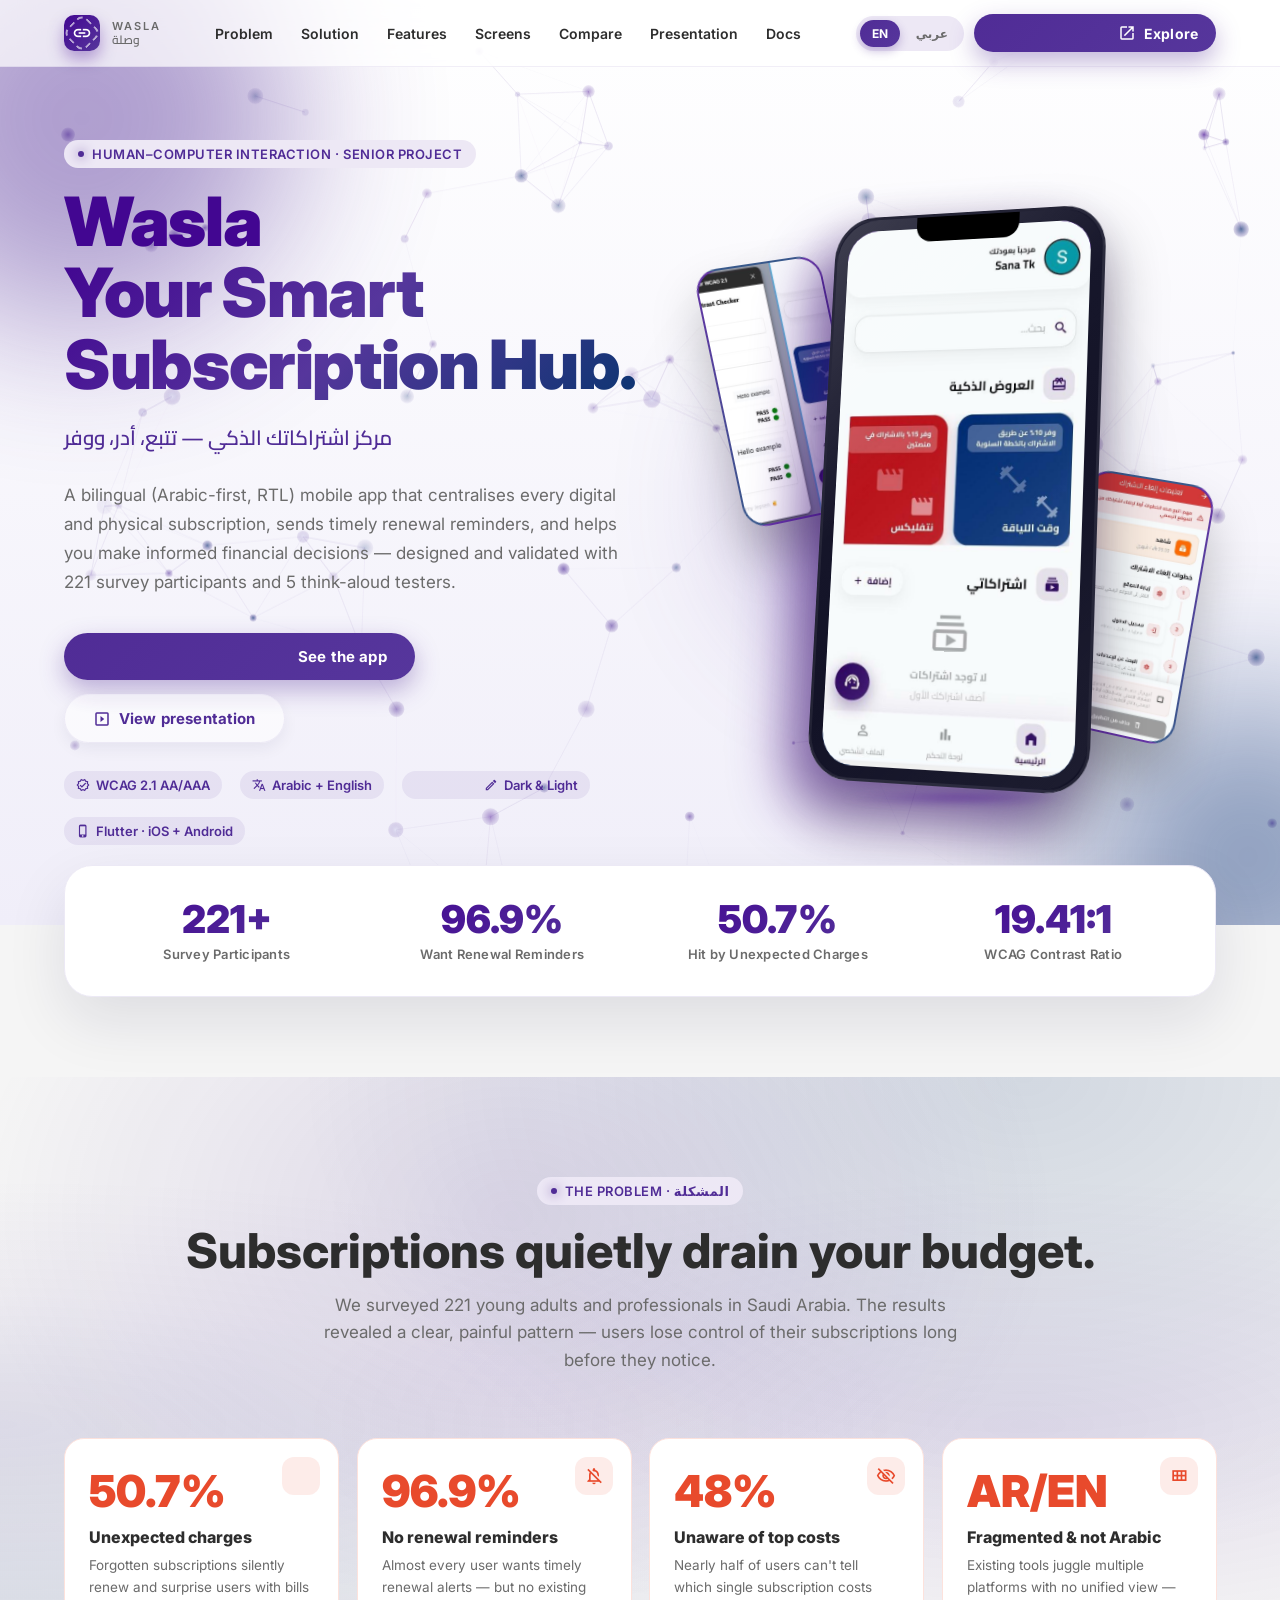
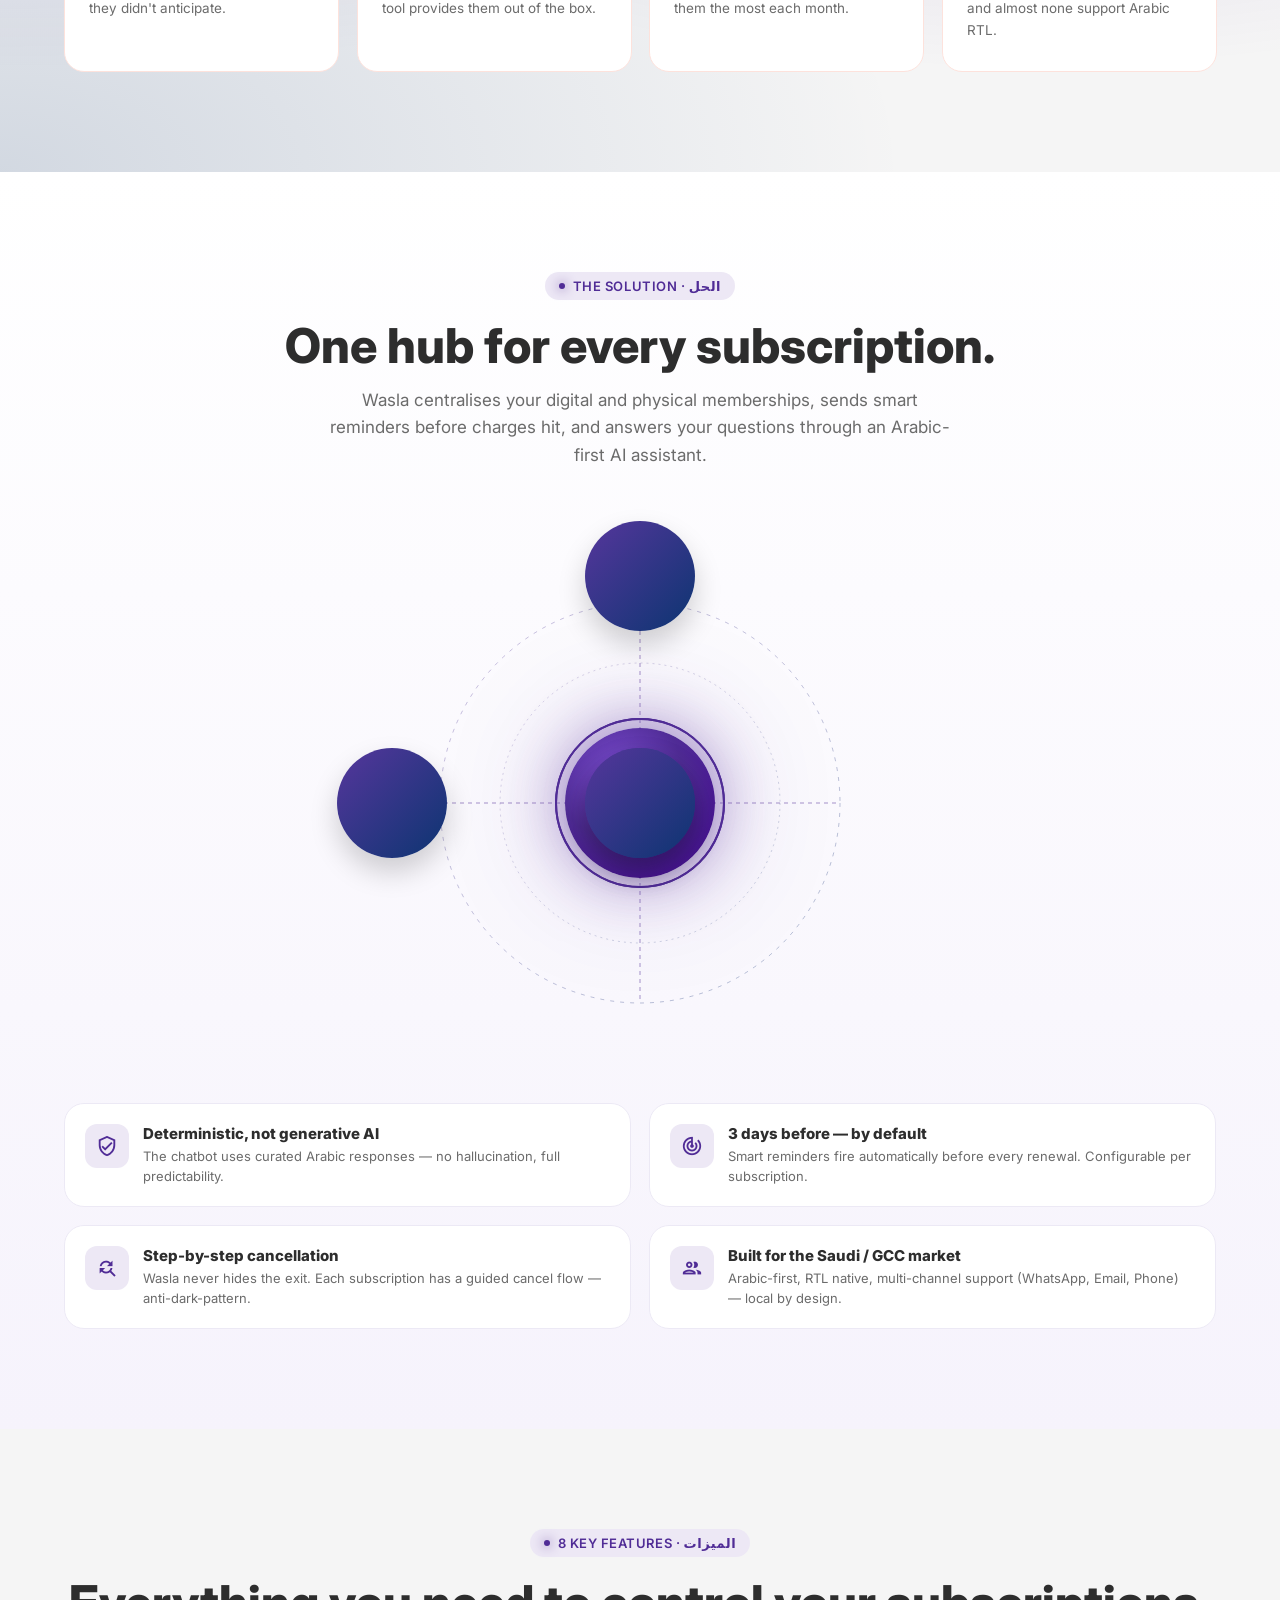
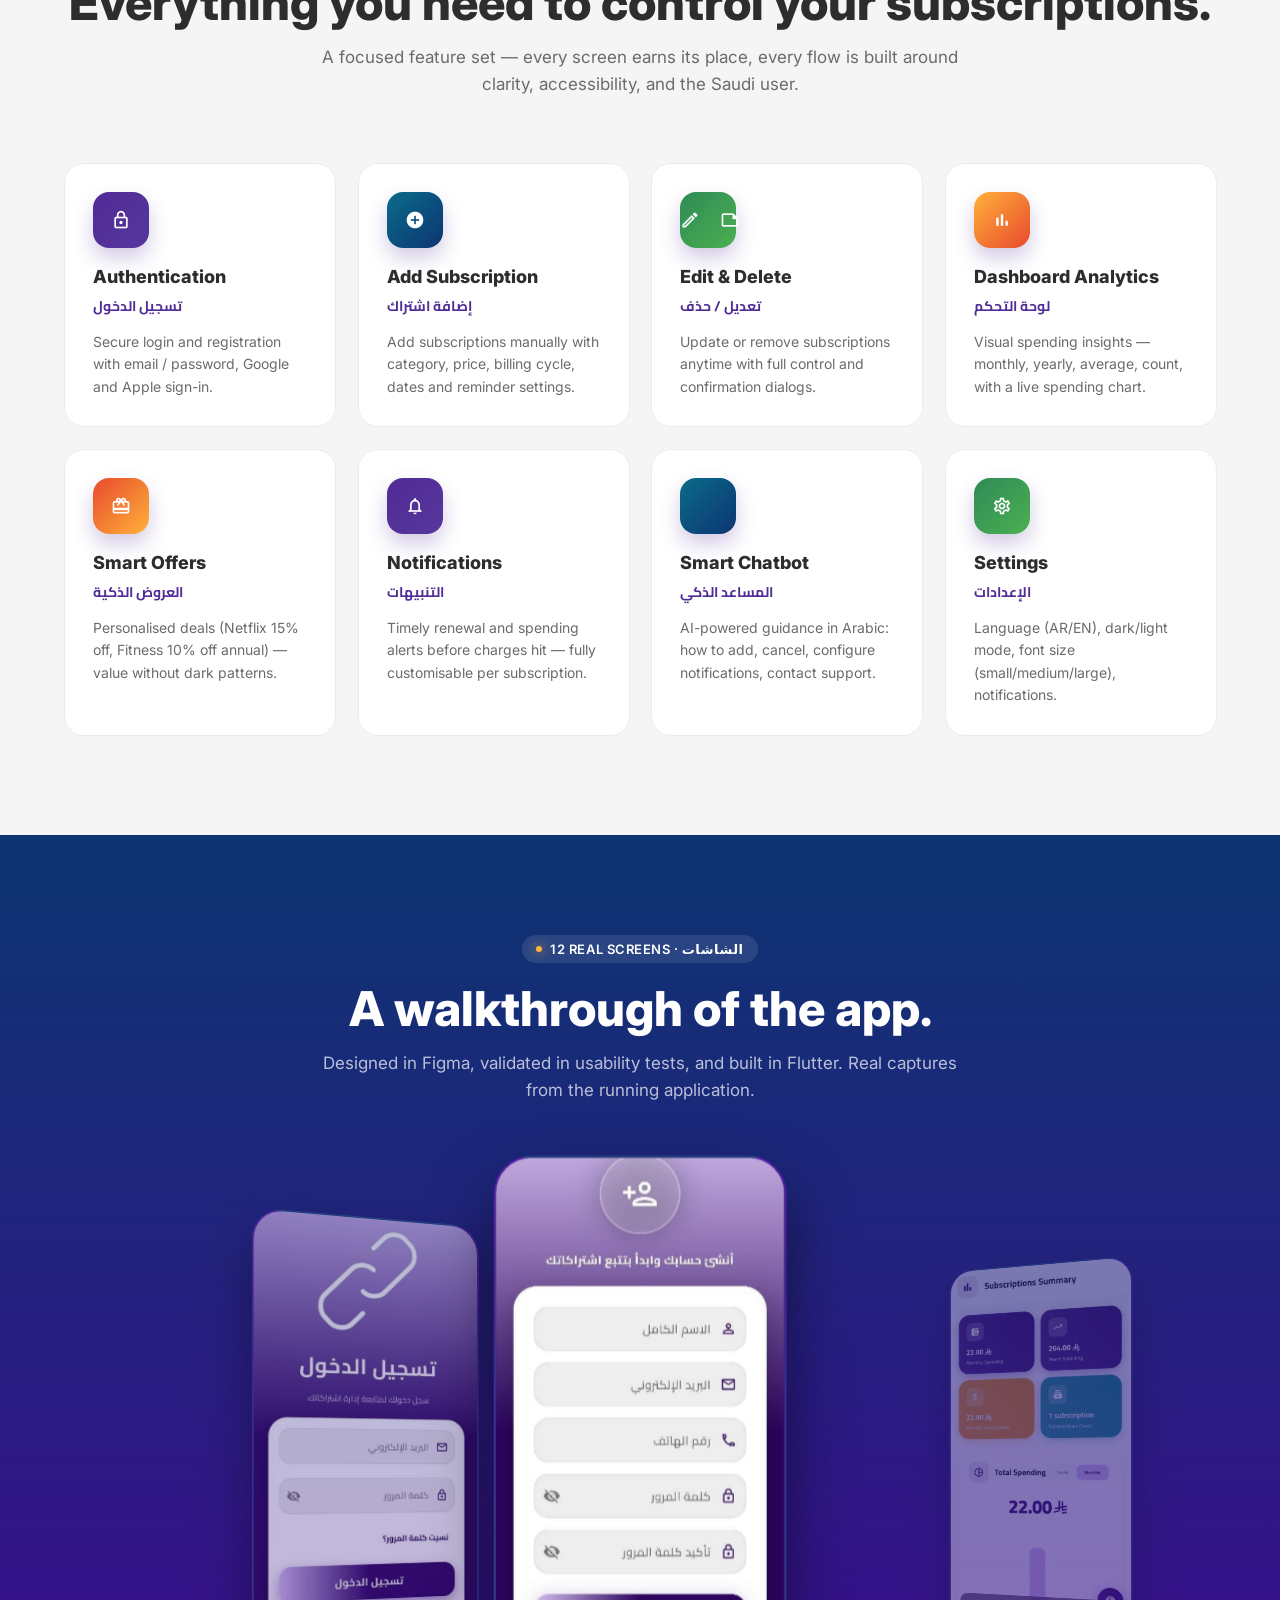
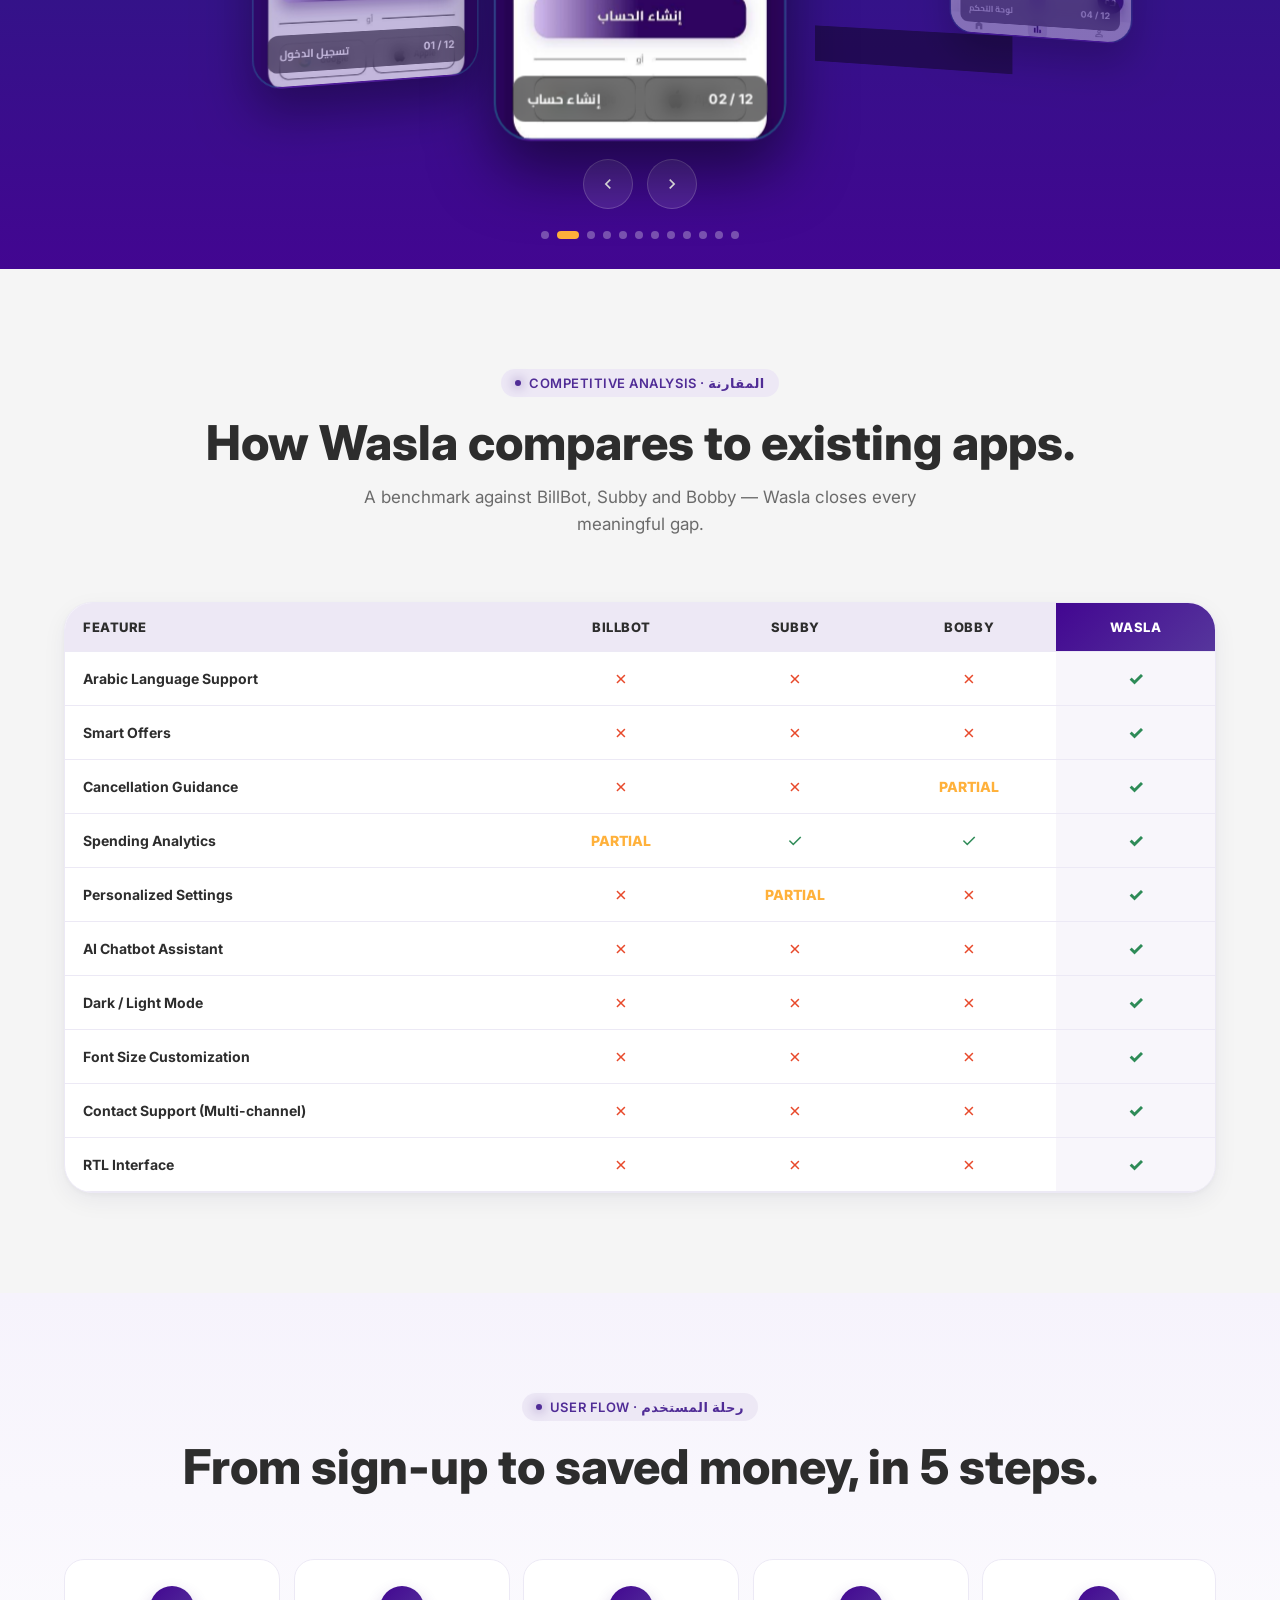
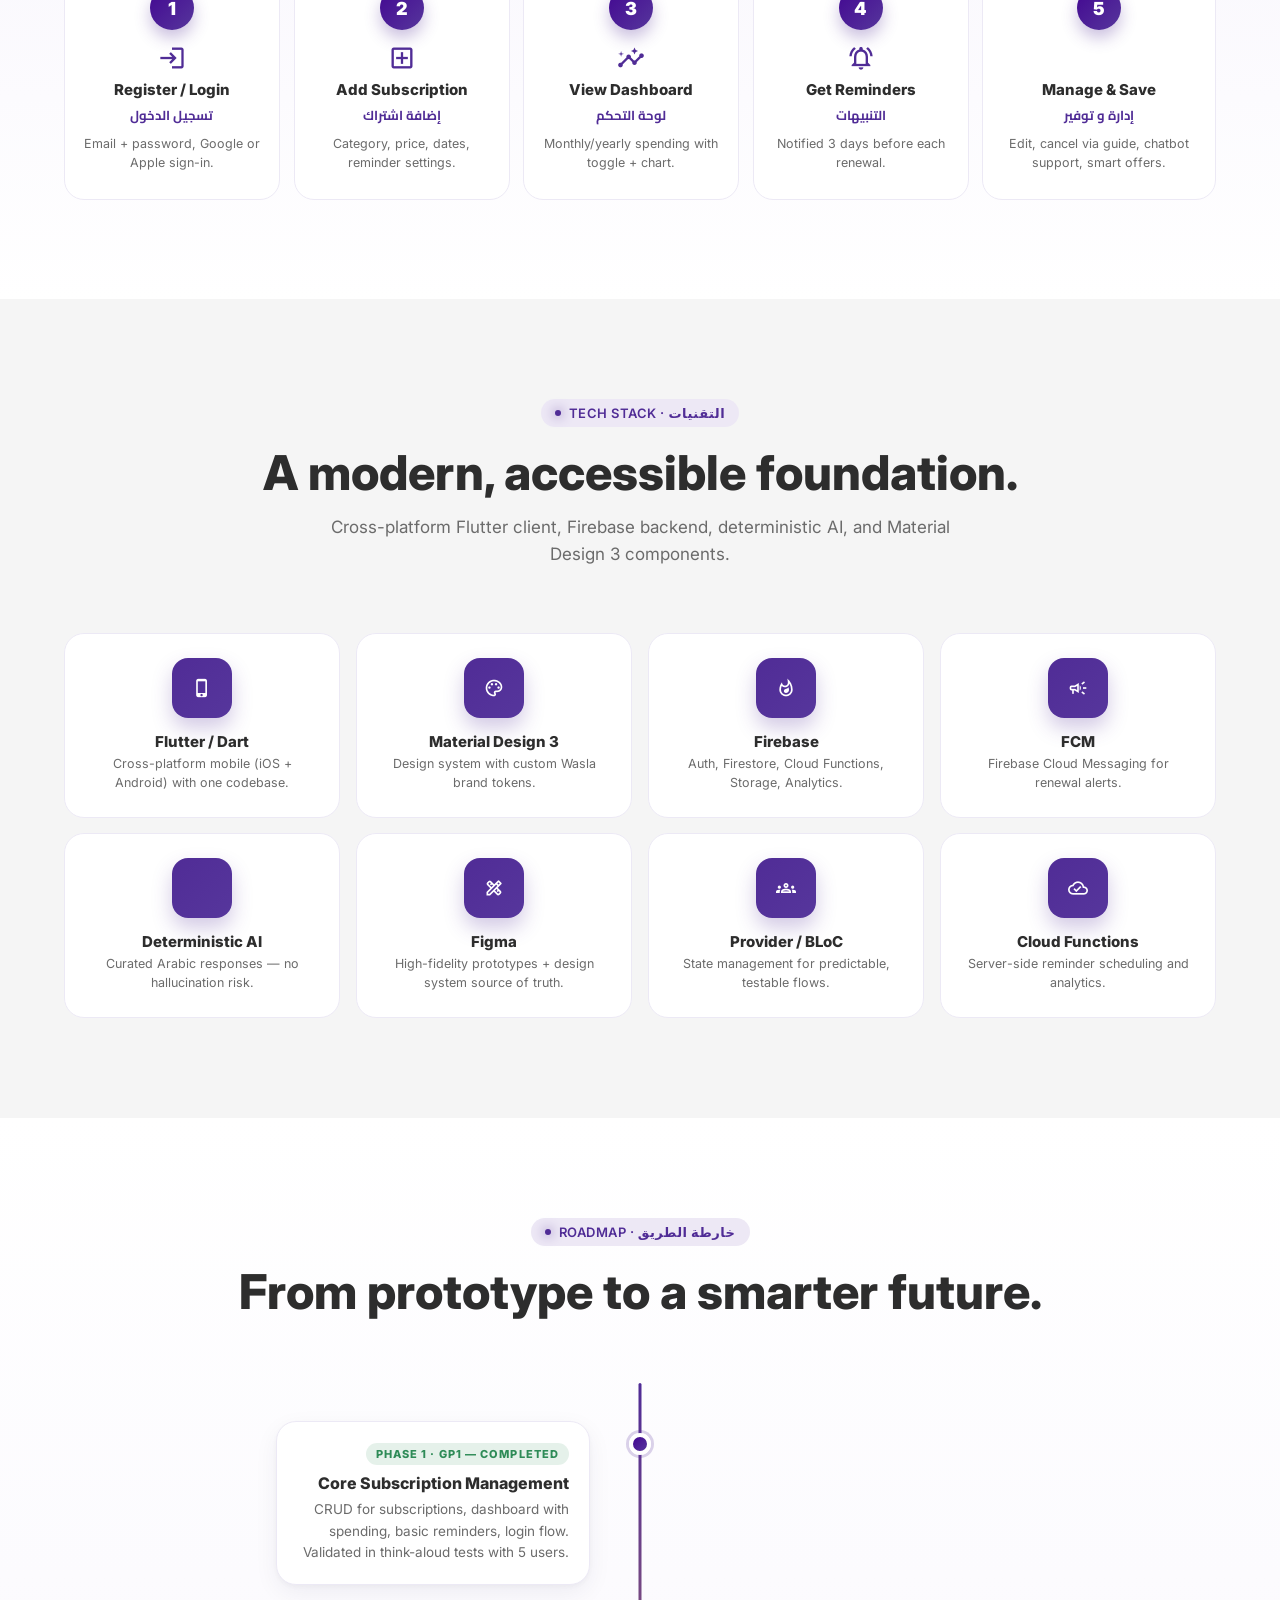
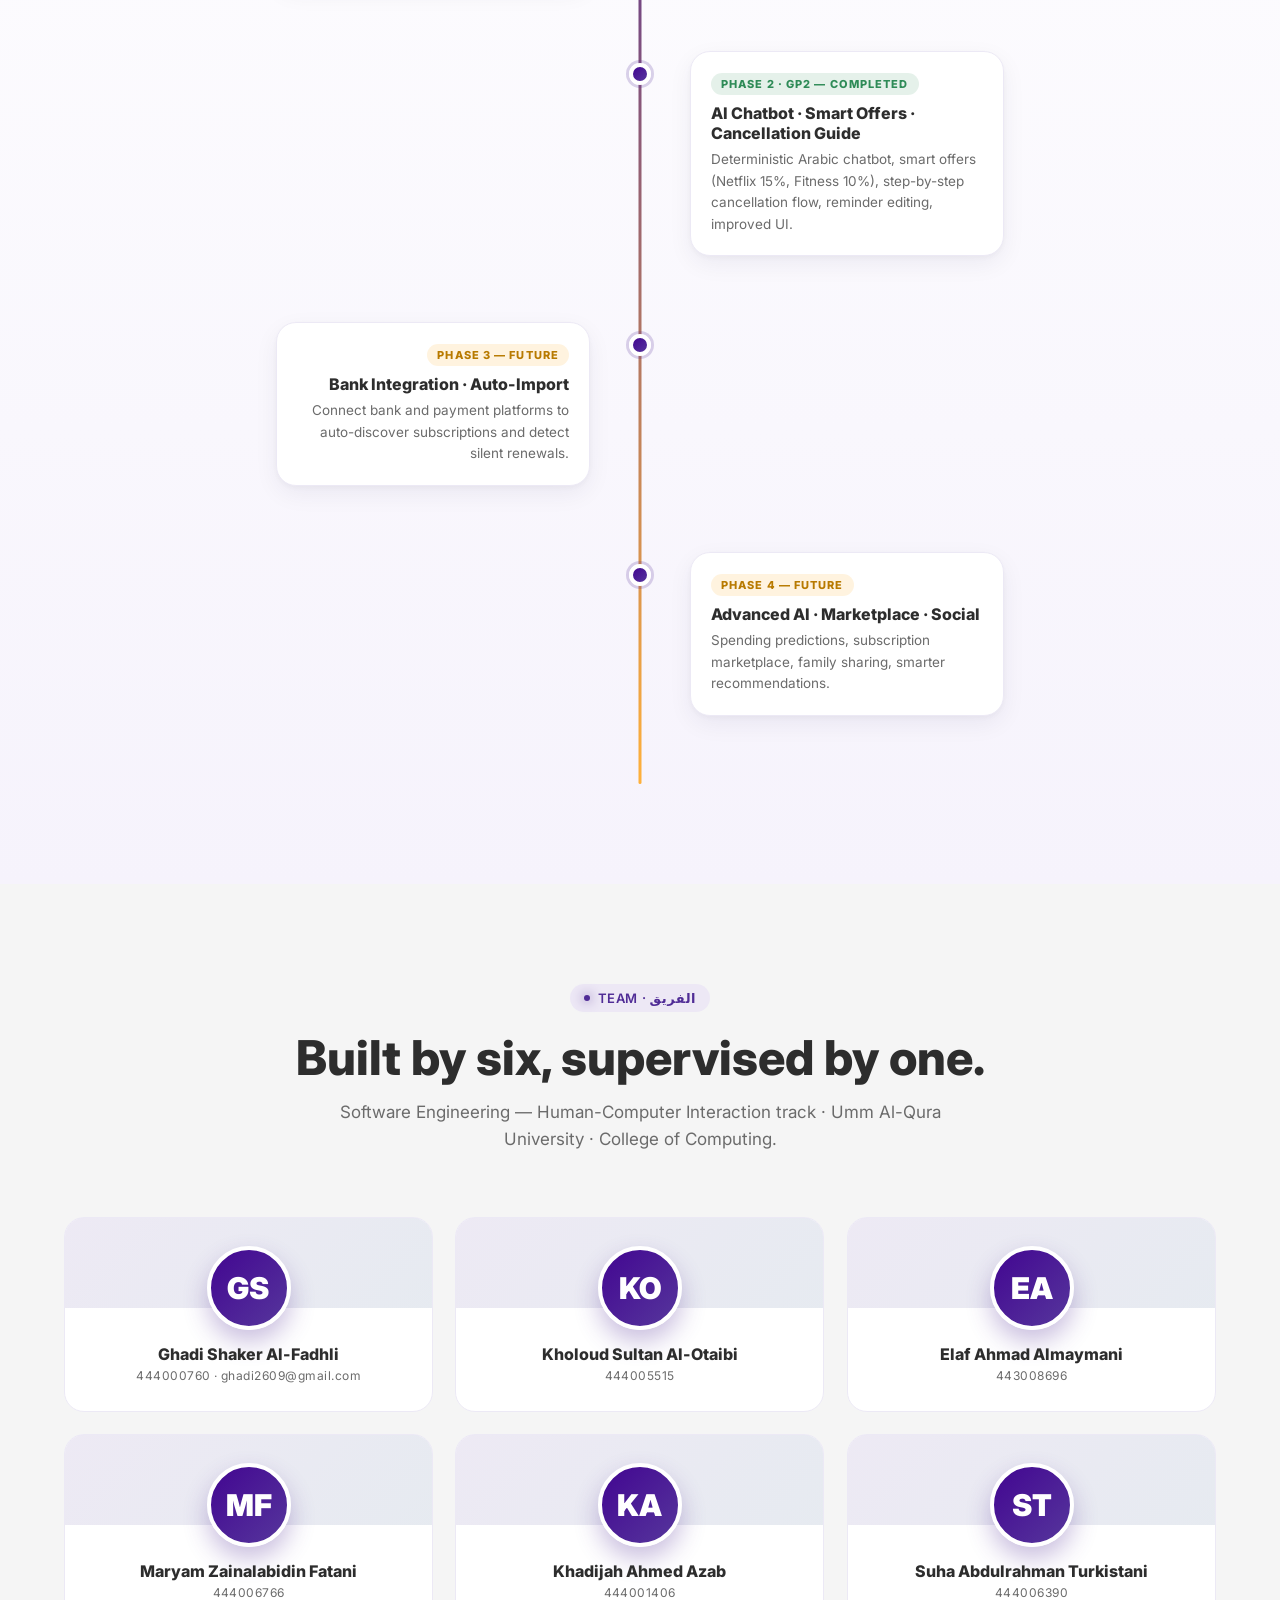
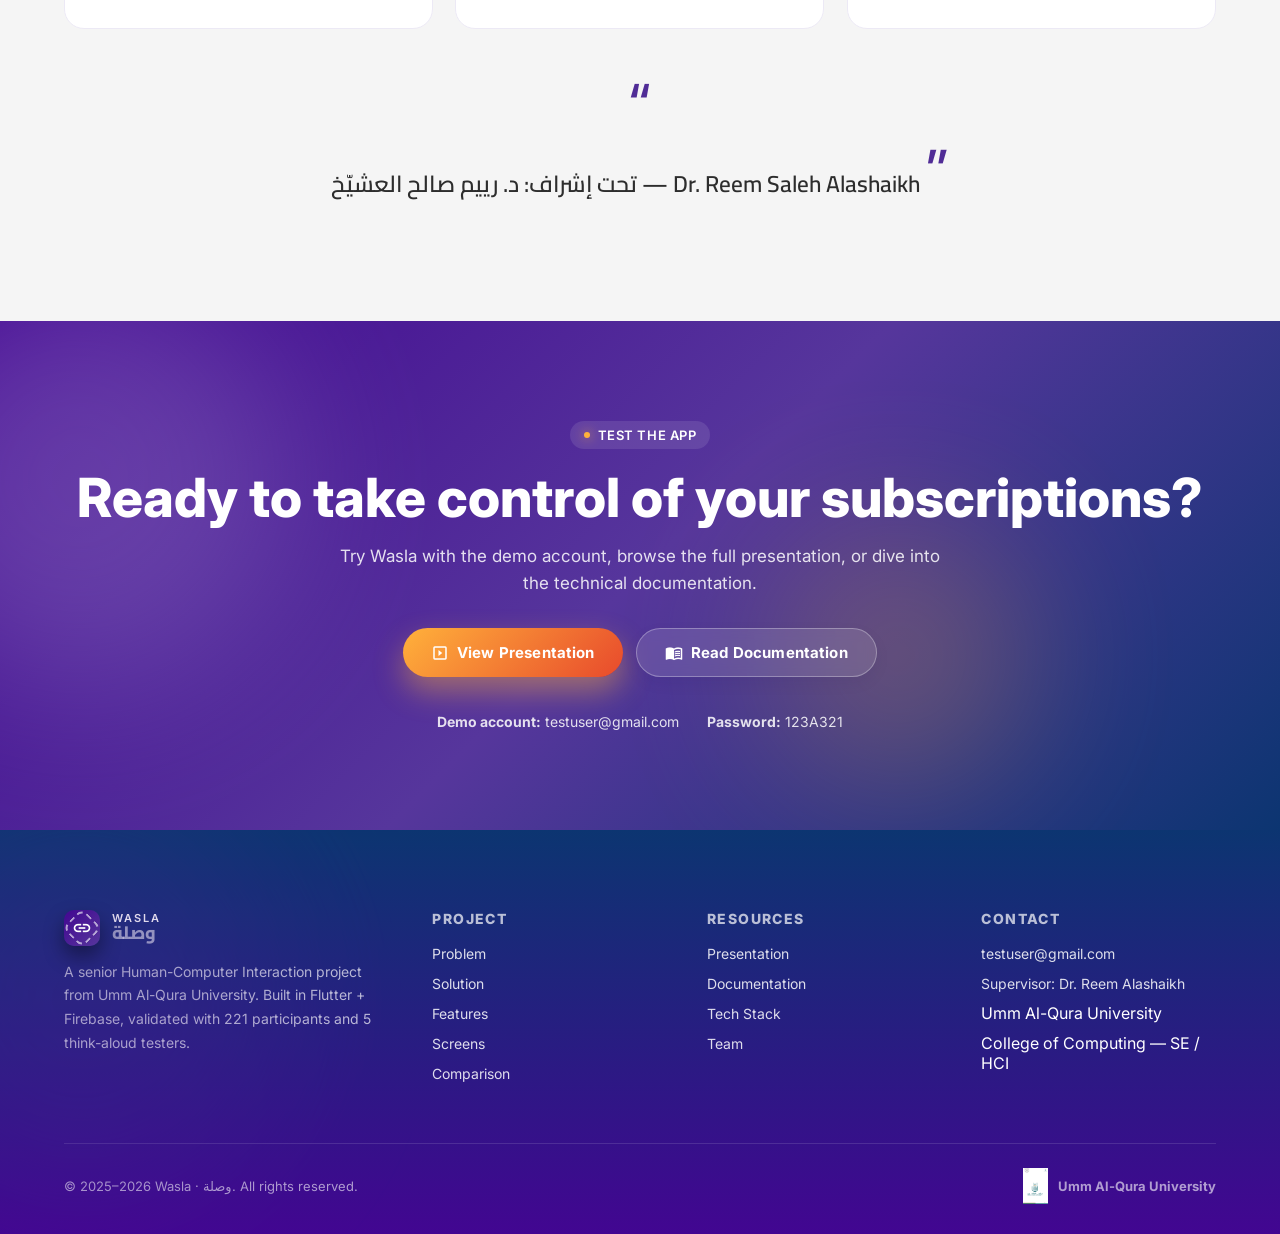
==== commit d6d60383: "edit some info" ====
--- a/index.html
+++ b/index.html
@@ -606,37 +606,31 @@
         <div class="team-card reveal fade-up">
           <div class="team-avatar">GS</div>
           <h4>Ghadi Shaker Al-Fadhli</h4>
-          <div class="role">Team Lead / Frontend</div>
           <div class="id">444000760 · ghadi2609@gmail.com</div>
         </div>
         <div class="team-card reveal fade-up" style="transition-delay:.05s;">
           <div class="team-avatar">KO</div>
           <h4>Kholoud Sultan Al-Otaibi</h4>
-          <div class="role">UI/UX Designer / Researcher</div>
           <div class="id">444005515</div>
         </div>
         <div class="team-card reveal fade-up" style="transition-delay:.1s;">
           <div class="team-avatar">EA</div>
           <h4>Elaf Ahmad Almaymani</h4>
-          <div class="role">Backend Developer</div>
           <div class="id">443008696</div>
         </div>
         <div class="team-card reveal fade-up" style="transition-delay:.15s;">
           <div class="team-avatar">MF</div>
           <h4>Maryam Zainalabidin Fatani</h4>
-          <div class="role">QA / Testing</div>
           <div class="id">444006766</div>
         </div>
         <div class="team-card reveal fade-up" style="transition-delay:.2s;">
           <div class="team-avatar">KA</div>
           <h4>Khadijah Ahmed Azab</h4>
-          <div class="role">Documentation / Content</div>
           <div class="id">444001406</div>
         </div>
         <div class="team-card reveal fade-up" style="transition-delay:.25s;">
           <div class="team-avatar">ST</div>
           <h4>Suha Abdulrahman Turkistani</h4>
-          <div class="role">AI / Chatbot Developer</div>
           <div class="id">444006390</div>
         </div>
       </div>
